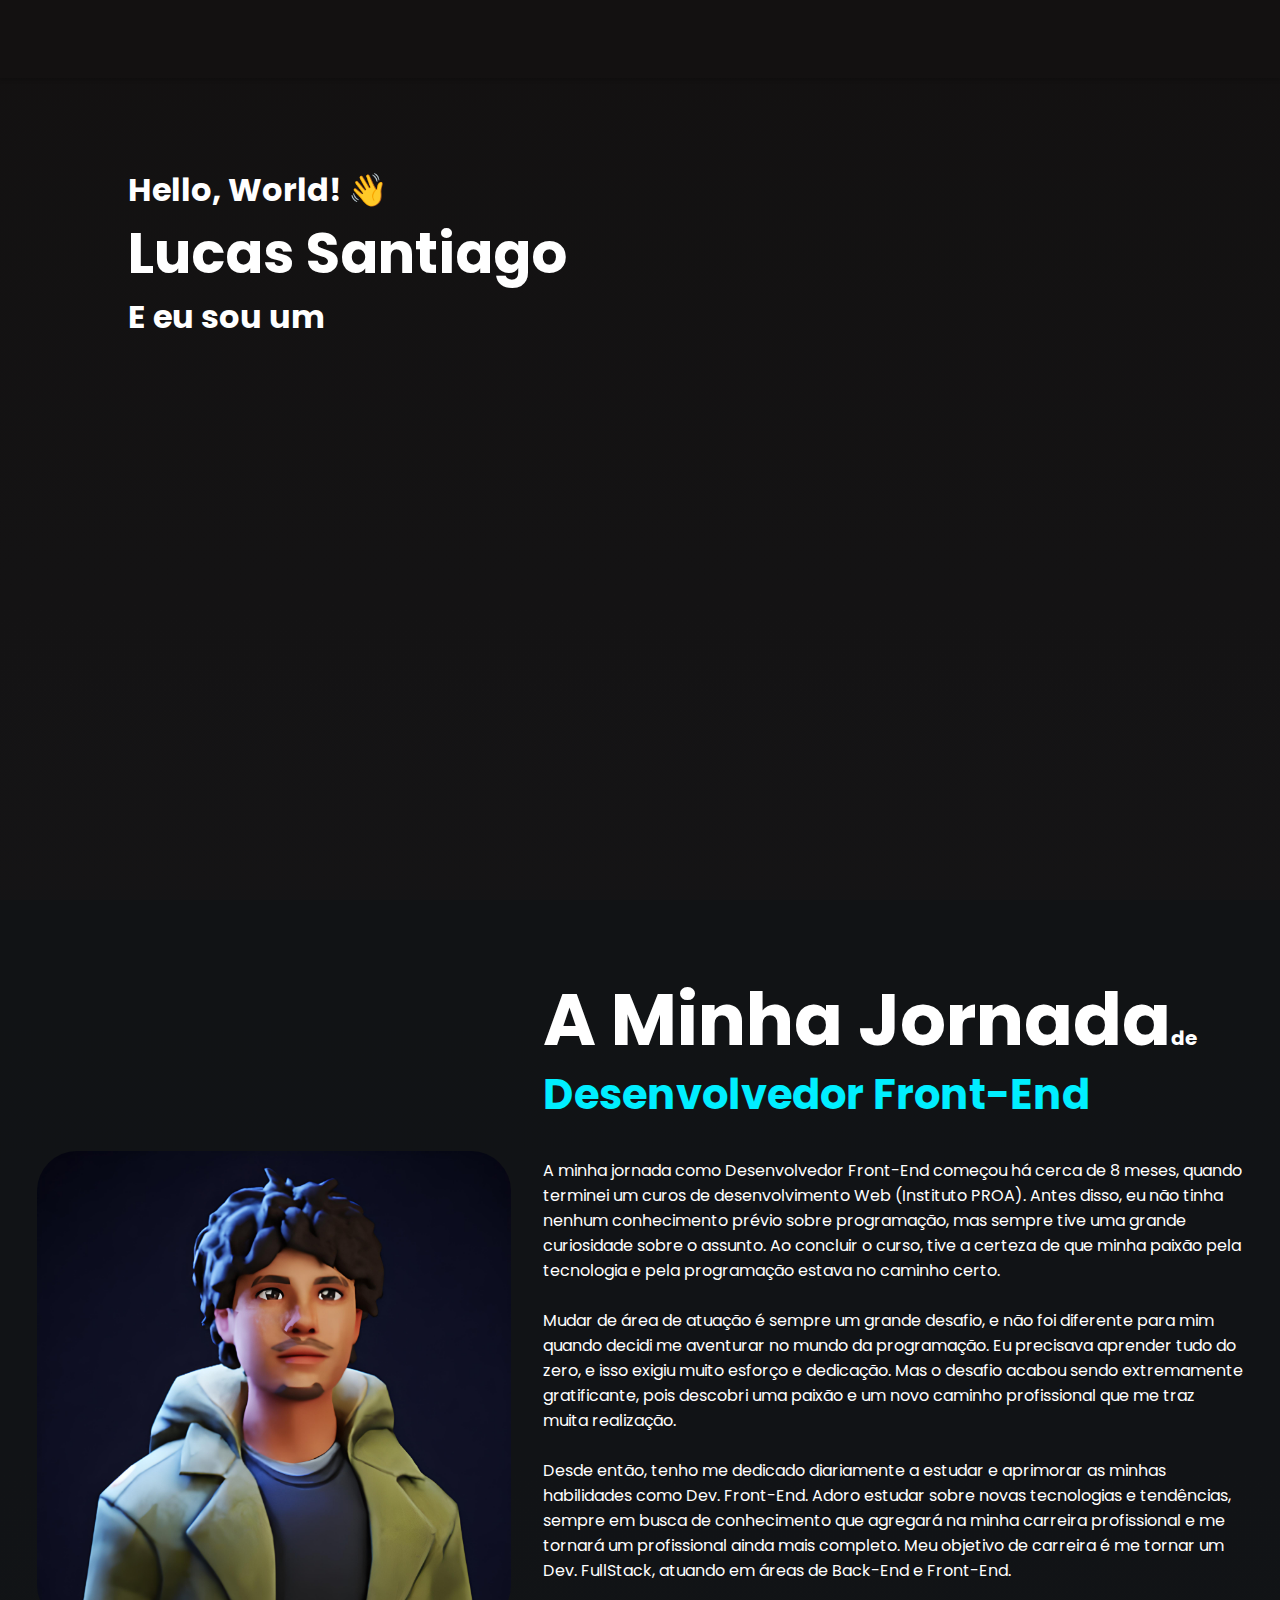
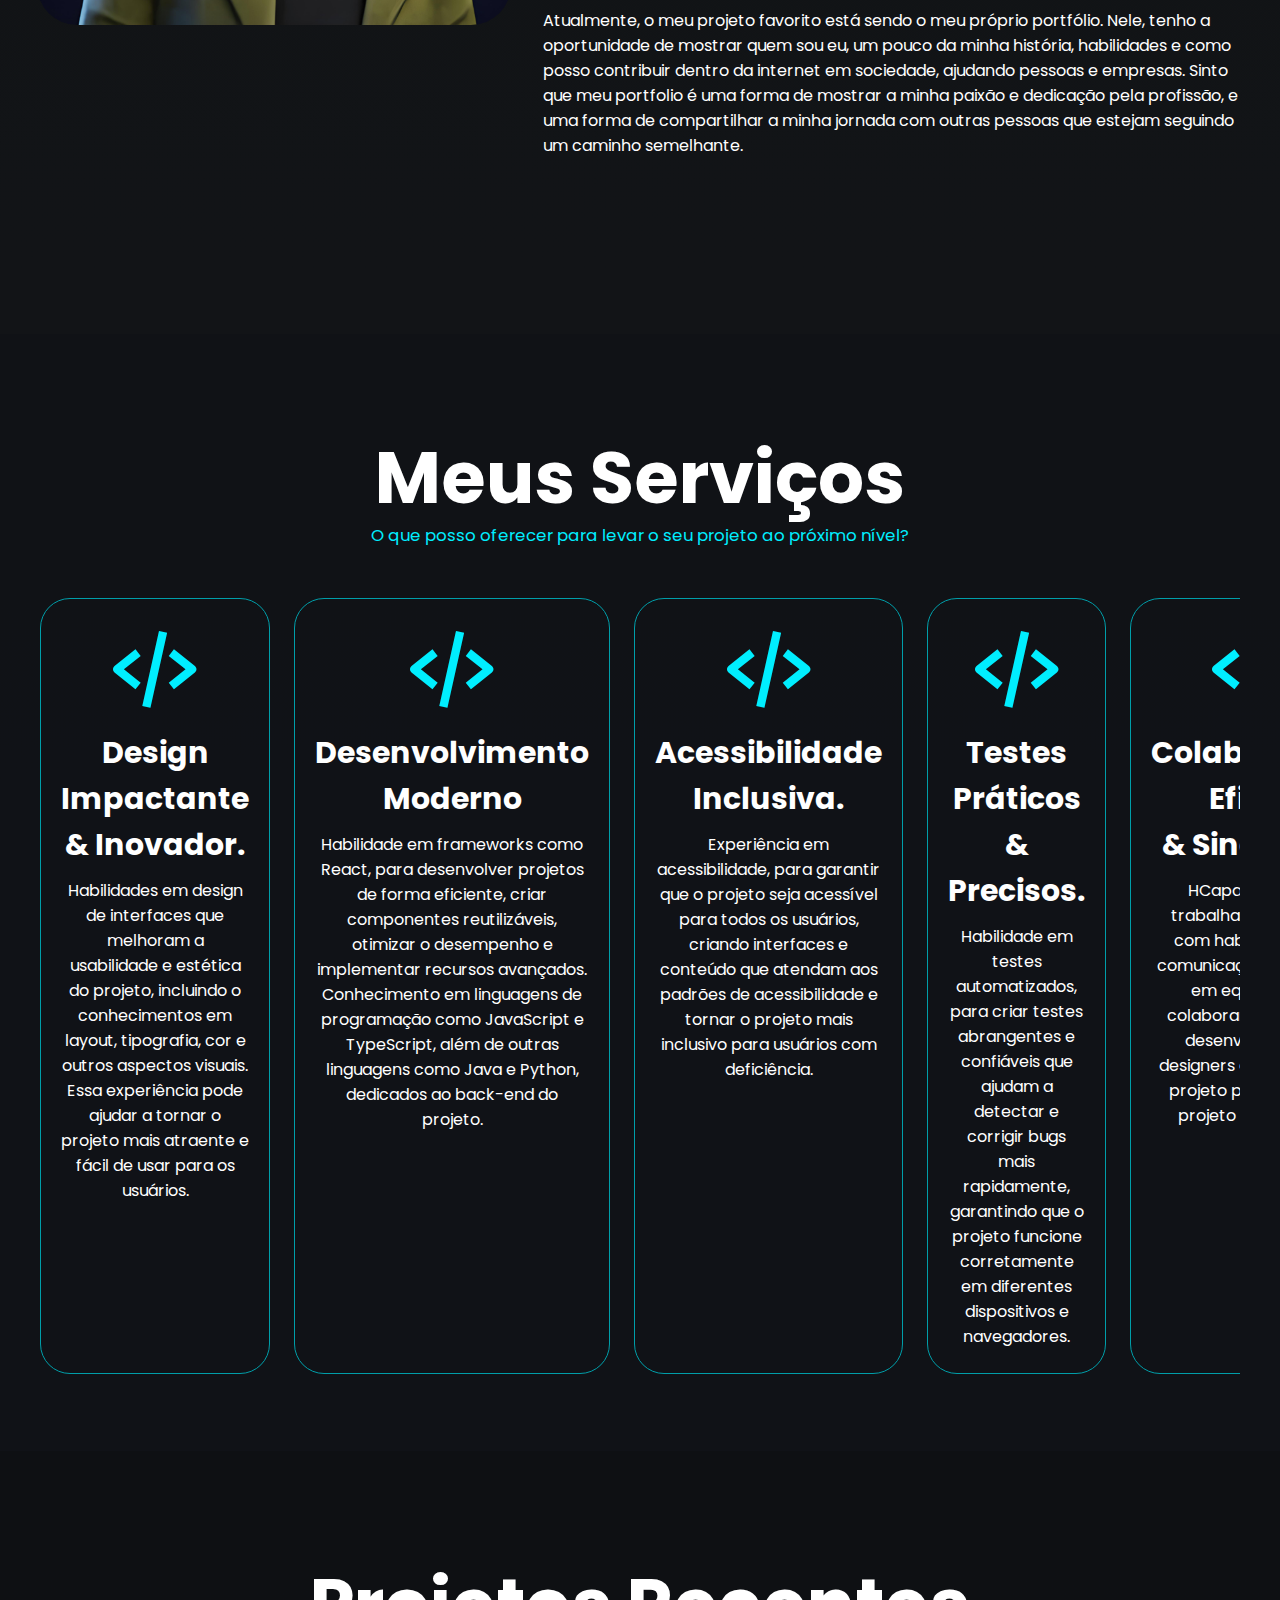
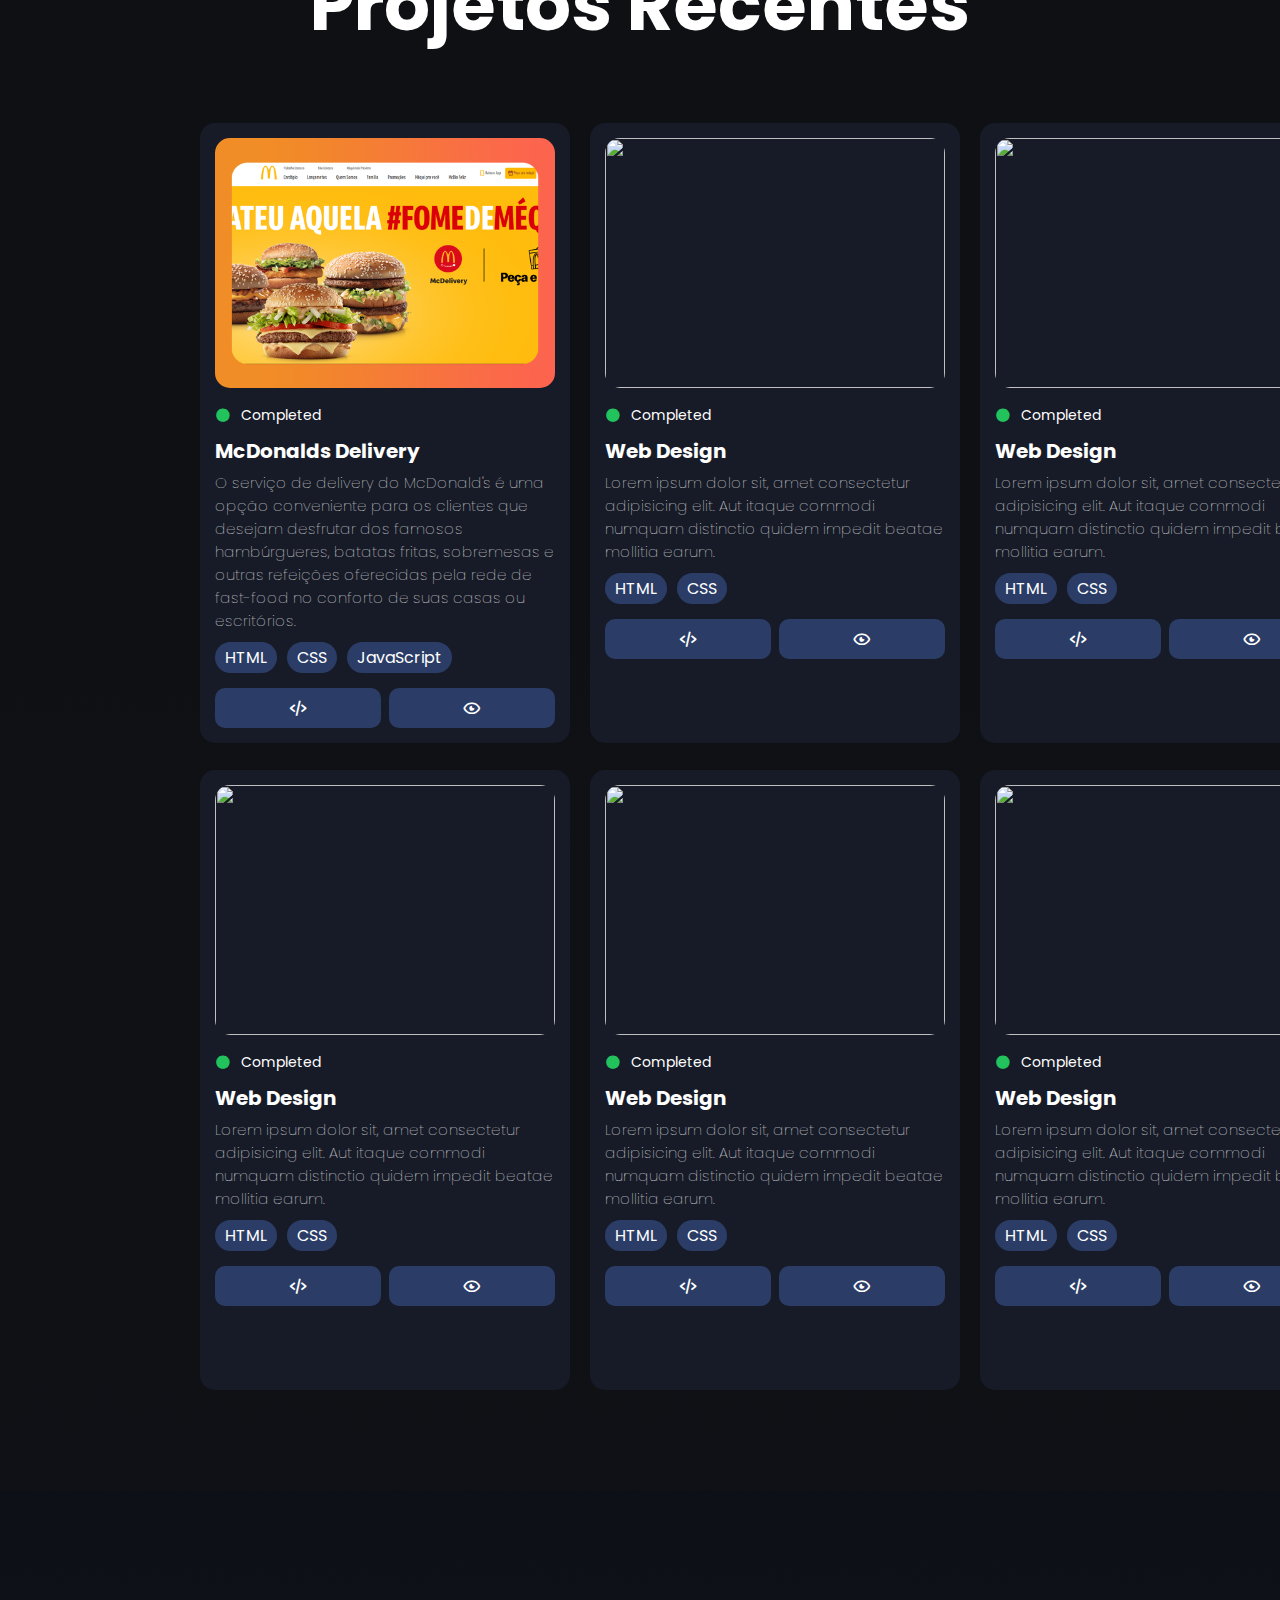
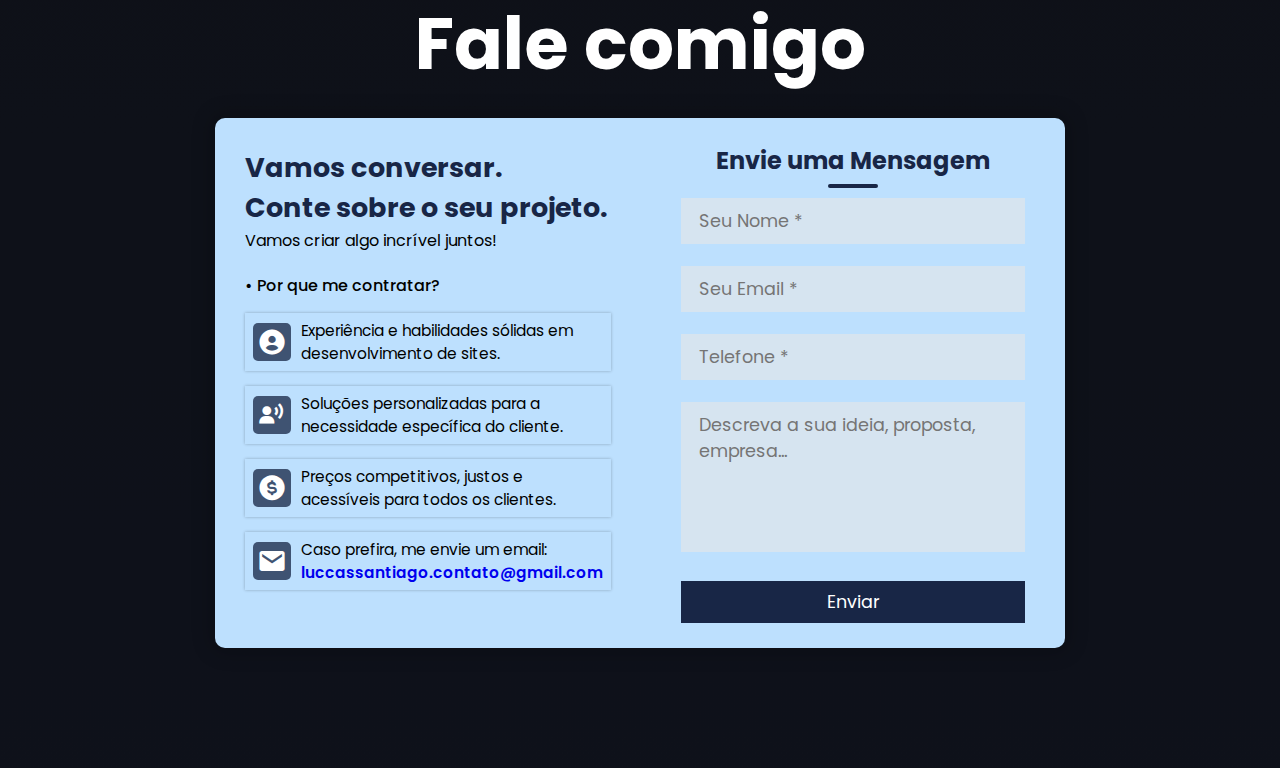
==== index.html @ 66f1b6fe "code-maintenance" ====
<!DOCTYPE html>
<html lang="pt-BR">
<head>
    <meta charset="UTF-8">
    <meta http-equiv="X-UA-Compatible" content="IE=edge">
    <meta name="viewport" content="width=device-width, initial-scale=1.0">
    <link href='https://unpkg.com/boxicons@2.1.4/css/boxicons.min.css' rel='stylesheet'>
    <link rel="shortcut icon" href="img/react-icon.png" type="image/x-icon">
    <link rel="stylesheet" href="style.css">
    <title>Lucas Santiago | Portfolio</title>
</head>
<body>
    
    <header class="header">

        <a href="#" class="logo">Portfolio.</a>

        <nav class="navbar">
            <a href="#"  style="--i:1;" class="active">Início</a>
            <a href="#about" style="--i:2;" >Sobre</a>
            <a href="#services" style="--i:3;" >Serviços</a>
            <a href="#portfolio" style="--i:4;" >Projetos</a>
            <a href="#contact" style="--i:5;" >Contato</a>
            <!-- Language Options -->
            <div class="language-icons">
                <a href="index.html" style="--i:6;"><img src="img/languages/brazil-flag.png" alt="" width="18px"></a>
                <a href="indexLangEN-US.html" style="--i:7;"><img src="img/languages/united-states-flag.png" alt="" width="18px"></a>
            </div>
        </nav>    

    </header>
    
    <section class="home">
        <div class="home-content">
            <h3>Hello, World! 👋</h3>
            <h1>Lucas Santiago</h1>
            <h3>E eu sou um <span class="multiple-text"></span></h3>
            <p>Bem-vindo ao meu portfólio! Sou um Desenvolvedor Front-End que acredita que a qualidade do design é fundamental para o sucesso de um site. Eu me esforço para criar interfaces atraentes e fáceis de usar que ajudam meus clientes a atingir seus objetivos online. Dê uma olhada no meu trabalho e entre em contato para discutir sua próxima ideia.</p>
            <div class="social-media">
                <a href="https://github.com/manosanti" style="--i:7;" target="_blank"><i class='bx bxl-github'></i></a>
                <a href="https://www.linkedin.com/in/santiagolucas1/" style="--i:8; margin-right: 40px;" target="_blank"><i class='bx bxl-linkedin-square' ></i></a>
                <a href="#portfolio" style="--i:9;"><i class='bx bxl-react'></i></a>
                <a href="#portfolio" style="--i:10;"><i class='bx bxl-javascript'></i></a>
                <a href="#portfolio" style="--i:11;"><i class='bx bxl-typescript'></i></a>
                <a href="#portfolio" style="--i:12;"><i class='bx bxl-html5'></i></a>
                <a href="#portfolio" style="--i:13;"><i class='bx bxl-css3'></i></a>
                <a href="#portfolio" style="--i:13;"><i class='bx bxl-bootstrap' ></i></a>
            </div>
            <a href="#" class="btn">Baixar CV</a>
        </div>
        <div class="home-img">
            <img src="img/profile-photo.png" alt="" width="600px">
        </div>
    </section>

    <section class="about" id="about">

        <div class="about-img">
            <img src="img/profile-photo.png" alt="" width="500px">
        </div>
        <div class="about-content">
            <h2 class="heading">A Minha Jornada<span>de</span></h2>
            <h3><span>Desenvolvedor Front-End</span></h3>
            <p>A minha jornada como Desenvolvedor Front-End começou há cerca de 8 meses, quando terminei um curos de desenvolvimento Web (Instituto PROA). Antes disso, eu não tinha nenhum conhecimento prévio sobre programação, mas sempre tive uma grande curiosidade sobre o assunto. Ao concluir o curso, tive a certeza de que minha paixão pela tecnologia e pela programação estava no caminho certo.
            <br><br>
            Mudar de área de atuação é sempre um grande desafio, e não foi diferente para mim quando decidi me aventurar no mundo da programação. Eu precisava aprender tudo do zero, e isso exigiu muito esforço e dedicação. Mas o desafio acabou sendo extremamente gratificante, pois descobri uma paixão e um novo caminho profissional que me traz muita realização.
            <br><br>
            Desde então, tenho me dedicado diariamente a estudar e aprimorar as minhas habilidades como Dev. Front-End. Adoro estudar sobre novas tecnologias e tendências, sempre em busca de conhecimento que agregará na minha carreira profissional e me tornará um profissional ainda mais completo. Meu objetivo de carreira é me tornar um Dev. FullStack, atuando em áreas de Back-End e Front-End.
            <br><br>
            Atualmente, o meu projeto favorito está sendo o meu próprio portfólio. Nele, tenho a oportunidade de mostrar quem sou eu, um pouco da minha história, habilidades e como posso contribuir dentro da internet em sociedade, ajudando pessoas e empresas. Sinto que meu portfolio é uma forma de mostrar a minha paixão e dedicação pela profissão, e uma forma de compartilhar a minha jornada com outras pessoas que estejam seguindo um caminho semelhante.</p>
        </div>
    </section>

    <section class="services" id="services">

        <h2 class="heading">Meus Serviços</h2>
        <p style="text-align: center; margin-top: -10px; margin-bottom: 50px; font-size: 16.7px; color: #0ef;">O que posso oferecer para levar o seu projeto ao próximo nível?</p>

        <div class="services-container">

            <div class="image-container">
                <div class="image-wrapper">

                  <div>
                    <i class='bx bx-code-alt'></i>
                    <h3>Design Impactante <br>& Inovador.</h3>
                    <p>Habilidades em design de interfaces que melhoram a usabilidade e estética do projeto, incluindo o conhecimentos em layout, tipografia, cor e outros aspectos visuais. Essa experiência pode ajudar a tornar o projeto mais atraente e fácil de usar para os usuários.</p>
                  </div>

                  <div>
                    <i class='bx bx-code-alt'></i>
                    <h3>Desenvolvimento Moderno</h3>
                    <p>Habilidade em frameworks como React, para desenvolver projetos de forma eficiente, criar componentes reutilizáveis, otimizar o desempenho e implementar recursos avançados.
                    Conhecimento em linguagens de programação como JavaScript e TypeScript, além de outras linguagens como Java e Python, dedicados ao back-end do projeto.</p>
                  </div>

                  <div>
                    <i class='bx bx-code-alt'></i>
                    <h3>Acessibilidade Inclusiva.</h3>
                    <p>Experiência em acessibilidade, para garantir que o projeto seja acessível para todos os usuários, criando interfaces e conteúdo que atendam aos padrões de acessibilidade e tornar o projeto mais inclusivo para usuários com deficiência.</p>
                  </div>

                  <div>
                    <i class='bx bx-code-alt'></i>
                    <h3>Testes Práticos <br>& Precisos.</h3>
                    <p>Habilidade em testes automatizados, para criar testes abrangentes e confiáveis que ajudam a detectar e corrigir bugs mais rapidamente, garantindo que o projeto funcione corretamente em diferentes dispositivos e navegadores.</p>
                  </div>

                  <div>
                    <i class='bx bx-code-alt'></i>
                    <h3>Colaboração Eficaz <br>& Sinérgica.</h3>
                    <p>HCapacidade de trabalhar em equipe, com habilidades em comunicação e trabalho em equipe para colaborar com outros desenvolvedores, designers e gerentes de projeto para criar um projeto de sucesso.</p>
                  </div>

                  <div>
                    <i class='bx bx-code-alt'></i>
                    <h3>"SEO, Performance  Usabilidade"</h3>
                    <p>Conhecimento em SEO, para otimizar o projeto para mecanismos de busca, criando conteúdo otimizado para palavras-chave relevantes, melhorando a estrutura do site e implementando técnicas de link building.
                    Experiência em performance, para melhorar a velocidade e a eficiência do projeto, otimizando imagens, usando técnicas de carregamento assíncrono e implementando caching de dados.</p>
                  </div>

                </div>
              </div>
    </section>

    <section class="portfolio" id="portfolio">
        <h2 class="heading">Projetos Recentes</h2>

        <div class="portfolio-container">

            <div class="portfolio-box">
                <img src="img/portfolio-projects/mc-donalds-website.png" alt="">
                <div class="work-progress">
                    <i class='bx bxs-circle'></i>
                    <p>Completed</p>
                </div>
                <div class="portfolio-layer">
                    <h4>McDonalds Delivery</h4>
                    <p>O serviço de delivery do McDonald's é uma opção conveniente para os clientes que desejam desfrutar dos famosos hambúrgueres, batatas fritas, sobremesas e outras refeições oferecidas pela rede de fast-food no conforto de suas casas ou escritórios.</p>
                </div>
                <div class="programming-language">
                    <p>HTML</p>
                    <p>CSS</p>
                    <p>JavaScript</p>
                </div>
                <div class="view-code">
                    <a href="https://github.com/manosanti/mcdonalds-website-html-css-javascript" target="_blank"><i class='bx bx-code-alt'></i></a>
                    <a href="https://mcdonalds-website-html-css-javascript.vercel.app/" target="_blank"><i class='bx bx-show-alt'></i></a>
                </div>
            </div>

            <div class="portfolio-box">
                <img src="oxente.png" alt="">
                <div class="work-progress">
                    <i class='bx bxs-circle'></i>
                    <p>Completed</p>
                </div>
                <div class="portfolio-layer">
                    <h4>Web Design</h4>
                    <p>Lorem ipsum dolor sit, amet consectetur adipisicing elit. Aut itaque commodi numquam distinctio quidem impedit beatae mollitia earum.</p>
                </div>
                <div class="programming-language">
                    <p>HTML</p>
                    <p>CSS</p>
                </div>
                <div class="view-code">
                    <a href="https://github.com/manosanti" target="_blank"><i class='bx bx-code-alt'></i></a>
                    <a href="https://boxicons.com/?query=" target="_blank"><i class='bx bx-show-alt'></i></a>
                </div>
            </div>

            <div class="portfolio-box">
                <img src="desktop-design1.png" alt="">
                <div class="work-progress">
                    <i class='bx bxs-circle'></i>
                    <p>Completed</p>
                </div>
                <div class="portfolio-layer">
                    <h4>Web Design</h4>
                    <p>Lorem ipsum dolor sit, amet consectetur adipisicing elit. Aut itaque commodi numquam distinctio quidem impedit beatae mollitia earum.</p>
                </div>
                <div class="programming-language">
                    <p>HTML</p>
                    <p>CSS</p>
                </div>
                <div class="view-code">
                    <a href="https://github.com/manosanti" target="_blank"><i class='bx bx-code-alt'></i></a>
                    <a href="https://boxicons.com/?query=" target="_blank"><i class='bx bx-show-alt'></i></a>
                </div>
            </div>

            <div class="portfolio-box">
                <img src="img/projects/qr-code-project.jpg" alt="">
                <div class="work-progress">
                    <i class='bx bxs-circle'></i>
                    <p>Completed</p>
                </div>
                <div class="portfolio-layer">
                    <h4>Web Design</h4>
                    <p>Lorem ipsum dolor sit, amet consectetur adipisicing elit. Aut itaque commodi numquam distinctio quidem impedit beatae mollitia earum.</p>
                </div>
                <div class="programming-language">
                    <p>HTML</p>
                    <p>CSS</p>
                </div>
                <div class="view-code">
                    <a href="https://github.com/manosanti" target="_blank"><i class='bx bx-code-alt'></i></a>
                    <a href="https://boxicons.com/?query=" target="_blank"><i class='bx bx-show-alt'></i></a>
                </div>
            </div>

            <div class="portfolio-box">
                <img src="img/projects/qr-code-project.jpg" alt="">
                <div class="work-progress">
                    <i class='bx bxs-circle'></i>
                    <p>Completed</p>
                </div>
                <div class="portfolio-layer">
                    <h4>Web Design</h4>
                    <p>Lorem ipsum dolor sit, amet consectetur adipisicing elit. Aut itaque commodi numquam distinctio quidem impedit beatae mollitia earum.</p>
                </div>
                <div class="programming-language">
                    <p>HTML</p>
                    <p>CSS</p>
                </div>
                <div class="view-code">
                    <a href="https://github.com/manosanti" target="_blank"><i class='bx bx-code-alt'></i></a>
                    <a href="https://boxicons.com/?query=" target="_blank"><i class='bx bx-show-alt'></i></a>
                </div>
            </div>

            <div class="portfolio-box">
                <img src="img/projects/qr-code-project.jpg" alt="">
                <div class="work-progress">
                    <i class='bx bxs-circle'></i>
                    <p>Completed</p>
                </div>
                <div class="portfolio-layer">
                    <h4>Web Design</h4>
                    <p>Lorem ipsum dolor sit, amet consectetur adipisicing elit. Aut itaque commodi numquam distinctio quidem impedit beatae mollitia earum.</p>
                </div>
                <div class="programming-language">
                    <p>HTML</p>
                    <p>CSS</p>
                </div>
                <div class="view-code">
                    <a href="https://github.com/manosanti" target="_blank"><i class='bx bx-code-alt'></i></a>
                    <a href="https://boxicons.com/?query=" target="_blank"><i class='bx bx-show-alt'></i></a>
                </div>
            </div>

            <div class="portfolio-box">
                <img src="img/projects/qr-code-project.jpg" alt="">
                <div class="work-progress">
                    <i class='bx bxs-circle'></i>
                    <p>Completed</p>
                </div>
                <div class="portfolio-layer">
                    <h4>Web Design</h4>
                    <p>Lorem ipsum dolor sit, amet consectetur adipisicing elit. Aut itaque commodi numquam distinctio quidem impedit beatae mollitia earum.</p>
                </div>
                <div class="programming-language">
                    <p>HTML</p>
                    <p>CSS</p>
                </div>
                <div class="view-code">
                    <a href="https://github.com/manosanti" target="_blank"><i class='bx bx-code-alt'></i></a>
                    <a href="https://boxicons.com/?query=" target="_blank"><i class='bx bx-show-alt'></i></a>
                </div>
            </div>

            <div class="portfolio-box">
                <img src="img/projects/qr-code-project.jpg" alt="">
                <div class="work-progress">
                    <i class='bx bxs-circle'></i>
                    <p>Completed</p>
                </div>
                <div class="portfolio-layer">
                    <h4>Web Design</h4>
                    <p>Lorem ipsum dolor sit, amet consectetur adipisicing elit. Aut itaque commodi numquam distinctio quidem impedit beatae mollitia earum.</p>
                </div>
                <div class="programming-language">
                    <p>HTML</p>
                    <p>CSS</p>
                </div>
                <div class="view-code">
                    <a href="https://github.com/manosanti" target="_blank"><i class='bx bx-code-alt'></i></a>
                    <a href="https://boxicons.com/?query=" target="_blank"><i class='bx bx-show-alt'></i></a>
                </div>
            </div>
        </div>
    </section>

    <section class="contact-me" id="contact">
        <h2 class="heading">Fale comigo</h2>

        <div class="contact-container">
            <div class="contact-box">
                <div class="contact-left">
                    <h2>Vamos conversar.<br>Conte sobre o seu projeto.</h2>
                    <p>Vamos criar algo incrível juntos!</p>
                    <div class="why-me">
                        <p>• Por que me contratar?</p>
                    </div>
                        <div class="box-icon">
                            <i class='bx bxs-user-circle'></i>
                            <div class="hire-me">
                                <p>Experiência e habilidades sólidas em desenvolvimento de sites.</p>
                            </div>
                        </div>    
                        <div class="box-icon">
                            <i class='bx bxs-user-voice'></i>
                            <div class="hire-me">
                                <p>Soluções personalizadas para a necessidade específica do cliente.</p>
                            </div>
                        </div>    
                        <div class="box-icon">
                            <i class='bx bxs-dollar-circle'></i>
                            <div class="hire-me">
                                <p>Preços competitivos, justos e acessíveis para todos os clientes.</p>
                            </div>
                        </div>    
                        <div class="box-icon">
                            <i class='bx bxs-envelope'></i>
                            <div class="hire-me">
                                <p>Caso prefira, me envie um email:</p>
                                <a href="mailto:luccassantiago.contato@gmail.com">luccassantiago.contato@gmail.com</a>
                            </div>
                        </div>
                    </div>
                <div class="contact-right">
                    <h2>Envie uma Mensagem</h2>
                    <input type="text" class="contact-field" placeholder="Seu Nome *" required>
                    <input type="text" class="contact-field" placeholder="Seu Email *" required>
                    <input type="text" class="contact-field" placeholder="Telefone *" required>
                    <textarea placeholder="Descreva a sua ideia, proposta, empresa..." class="contact-field" style="resize: none;"></textarea>
                    <button class="contact-btn">Enviar</button>
                </div>
            </div>
        </div>
    </section>

    <script src="https://cdn.jsdelivr.net/npm/typed.js@2.0.12"></script>
    <script src="script.js"></script>
</body>
</html>
---- style.css ----
@import url('https://fonts.googleapis.com/css2?family=Poppins:wght@300;400;500;600;700&display=swap');

* {
    margin: 0;
    padding: 0;
    box-sizing: border-box;
    font-family: 'Poppins', sans-serif;   
}

* {
    scrollbar-width: thin;
    scrollbar-color: #00C7D5 #1F242D;
  }
  
  *::-webkit-scrollbar {
    width: 10px;
    width: 10px;
  }
  *::-webkit-scrollbar-track {
    border-radius: 0px;
    background-color: #1F242D;
  }
  
  *::-webkit-scrollbar-track:hover {
    background-color: #1F242D;
  }
  
  *::-webkit-scrollbar-track:active {
    background-color: #1F242D;
  }
  
  *::-webkit-scrollbar-thumb {
    border-radius: 5px;
    background-color: #00C7D5;
  }
  
  *::-webkit-scrollbar-thumb:hover {
    background-color: #009EA9;
  }
  
  *::-webkit-scrollbar-thumb:active {
    background-color: #00C7D5;
  }


body {
    scroll-behavior: smooth;
    background: hsl(219, 18%, 15%);
    background: linear-gradient(90deg, hsla(219, 18%, 15%, 1) 0%, hsla(0, 5%, 7%, 1) 100%);
    background: -moz-linear-gradient(90deg, hsla(219, 18%, 15%, 1) 0%, hsla(0, 5%, 7%, 1) 100%);
    background: -webkit-linear-gradient(90deg, hsla(219, 18%, 15%, 1) 0%, hsla(0, 5%, 7%, 1) 100%);
    filter: progid: DXImageTransform.Microsoft.gradient( startColorstr="#1F242D", endColorstr="#141212", GradientType=1 );
    color: #fff;
}

.header {
    position: fixed;
    top: 0;
    left: 0;
    width: 100%;
    padding: 20px 12% 20px 10%;
    backdrop-filter: blur(10px);
    -webkit-backdrop-filter: blur(10px);
    background-color: rgba(255, 255, 255, 0.5);
    background-image: linear-gradient(to bottom, transparent, rgba(255, 255, 255, 0.5));
    background-clip: padding-box;
    box-shadow: 0px 2px 4px rgba(0, 0, 0, 0.2);
    background: transparent;
    display: flex;
    justify-content: space-between;
    align-items: center;
    z-index: 100;
}

.language {
    background: none;
    border: none;
    color: #fff;
    font-size: 20px;
    padding-left: 20px;
    animation: slideTop .7s ease forwards;
    animation-delay: calc(.2s * var(--i));
    opacity: 0;
}

.logo {
    font-size: 25px;
    color: #fff;
    text-decoration: none;
    font-weight: 600;
    cursor: default;
    opacity: 0;
    animation: slideRight 1s ease forwards;
}

.navbar a {
    display: inline-block;
    font-size: 18px;
    color: #fff;
    text-decoration: none;
    font-weight: 500;
    margin-left: 35px;
    transition: .3s;
    animation: slideTop .7s ease forwards;
    animation-delay: calc(.2s * var(--i));
    opacity: 0;
}

.navbar a:hover,
.navbar a.active {
    color: #0ef;
}

.home {
    position: relative;
    width: 100%;
    height: 100vh;
    display: flex;
    justify-content: space-between;
    align-items: center;
    padding: 70px 10% 0;
}

.home-img img {
    margin-right: -20px;
    border-radius: 40px;
    opacity: 0;
    animation: zoomIn 5s ease forwards, floatImage 4s ease-in-out infinite;
}

.home-content h3 {
    font-size: 32px;
    font-weight: 700;
    animation: slideBottom 1s ease forwards;
    animation-delay: .1s;
}

.home-content h3:nth-of-type(2) {
    margin-bottom: 30px;
    animation: slideTop 1s ease forwards;
    animation-delay: .1s;
}

.home-content h3 span {
    color: #0ef;
}

.home-content h1 {
    font-size: 56px;
    font-weight: 700;
    margin: -3px 0;
    animation: slideRight 1s ease forwards;
    animation-delay: .1s;
}

.home-content p {
    font-size: 16px;
    opacity: 0;
    animation: slideLeft 1s ease forwards;
    animation-delay: .1s;
}

.home-content {
    max-width: 640px;
    animation: zoomIn 1s ease forwards, floatImageInverse 4s ease-in-out infinite;
}

.social-media a {
    display: inline-flex;
    justify-content: center;
    align-items: center;
    width: 45px;
    height: 45px;
    background: transparent;
    border: 2px solid #0ef;
    border-radius: 50%;
    font-size: 25px;
    color: #0ef;
    text-decoration: none;
    margin: 30px 15px 30px 0;
    transition: .5s ease;
    opacity: 0;
    animation: slideLeft 1s ease forwards;
    animation-delay: calc(.1s * var(--i));
}

.social-media a:hover {
    background: #0ef;
    color: #1f242d;
    box-shadow: 0 0 5px #0ef;
}

.btn {
    display: inline-block;
    padding: 12px 28px;
    background: #0ef;
    border-radius: 40px;
    box-shadow: 0 0 3px #0ef;
    font-size: 16px;
    color: #1f242d;
    letter-spacing: 1px;
    text-decoration: none;
    font-weight: 600;
    opacity: 0;
    animation: slideRight 2s ease forwards;
    animation-delay: calc(.7s * var(--i));
}

.about {
    padding: 6% 0 10%;
    display: flex;
    justify-content: center;
    align-items: center;
    gap: 2rem;
    background: #101216a6;
}

.about-img img {
    border-radius: 40px;
    width: 37vw;
}

.heading {
    text-align: center;
    font-size: 4.5rem;
}

.about-content h2 {
    text-align: left;
    line-height: 1.2;
}

.about-content h2 span {
    font-size: 20px;
}

.about-content h3 {
    font-size: 2.6rem;
}

.about-content h3 span {
    color: #0ef;
}

.about-content p {
    font-size: 1rem;
    margin: 2rem 0 3rem;
    max-width: 700px;
}

/* Section > Services */

.services {
    padding: 7% 0 6% 0;
    background: #101216e5;
}

.services-container {
    display: flex;
    justify-content: center;
    align-items: center;
    flex-wrap: wrap;
    gap: 2rem;
}

.image-container {
    overflow-x: hidden;
    width: 1200px;
}

.image-wrapper div {
    height: auto;
}

.image-wrapper {
    display: grid;
    grid-auto-flow: column;
    grid-auto-columns: calc((100% - (1.5rem * (var(--per-view) - 1))) / var(--per-view));
    grid-gap: 1.5rem;
    position: relative;
    left: 0;
    transition: .3s;
}

.image-wrapper i {
    font-size: 100px;
    color: #0ef;
}

.image-wrapper a {
    margin: 20px 0;
}

.image-wrapper h3 {
    margin: 10px 0;
    font-size: 30px;
}

.image-wrapper p {
    font-size: medium;
}

.image-wrapper > * {
    padding: 20px;
    text-align: center;
    border-radius: 30px;
    height: min-content;
    border: 1px solid #009EA9;
}

/* Section > Portfolio */

.portfolio {
    padding: 100px 0;
    background: #0a0b0eb4;
}

.portfolio-layer p {
    font-size: 15px;
    font-weight: lighter;
    margin-bottom: 10px;
}

.portfolio-layer h4 {
    font-size: 20px;
    font-weight: bolder;
    margin-bottom: 5px;
}

.portfolio-container{
    padding: 0 200px;
    display: grid;
    grid-template-columns: repeat(4, 1fr);
    grid-template-rows: repeat(2, 1fr);
    grid-column-gap: 20px;
    grid-row-gap: 27px;
}

.portfolio h2 {
    margin-bottom: 4rem;
}

.portfolio-box {
    padding: 15px;
    width: min-content;
    background: #181d2bda;
    border-radius: 15px;
}

.portfolio-box img {
    width: 340px;
    height: 250px;
    border-radius: 15px;
    object-fit: cover;
    object-position: center;
}

.work-progress {
    margin: 10px 0;
    display: flex;
    align-items: center;
}

.work-progress i {
    color: #22C35D;
    margin-right: 10px;
}

.work-progress p {
    font-size: 14px;
}

.programming-language {
    display: flex;
    flex-wrap: wrap;
}

.programming-language p {
    margin-right: 10px;
    margin-bottom: 10px;
    background: #2b3d66;
    padding: 3px 10px;
    text-align: center;
    border-radius: 20px;
    cursor: pointer;
}

.view-code {
    margin-top: 5px;
    cursor: pointer;
    display: grid;
    grid-template-columns: repeat(2, 1fr);
    grid-template-rows: 1fr;
    grid-column-gap: 8px;
    grid-row-gap: 0px;
}

.view-code  i {
    font-size: 20px;
    background: #2b3d66;
    text-align: center;
    padding: 10px 5px;
    width: 100%;
    align-items: center;
    justify-content: space-between;
    border-radius: 10px;
    transition: .9s;
}

.view-code :hover {
    border-radius: 10px;
    background: #22c35d73;
}

.view-code a {
    text-decoration: none;
    color: #fff;
}

/*  Section > Contact */

.contact-me {
    background: #04050e96;
    padding: 100px 0;
}

.contact-container{
	position: relative;
	width: 100%;
	height: 100%;
	display: flex;
	justify-content: center;
	align-items: center;
	padding: 20px 100px;
}

.contact-container:after{
	content: '';
	position: absolute;
	width: 100%;
	height: 100%;
	left: 0;
	top: 0;
	background: url("img/bg.jpg") no-repeat center;
	background-size: cover;
	filter: blur(50px);
	z-index: -1;
}
.contact-box {
	max-width: 850px;
	display: grid;
	grid-template-columns: repeat(2, 1fr);
	justify-content: center;
	align-items: center;
	text-align: center;
	background-color: #bde0fe;
	box-shadow: 0px 0px 19px 5px rgba(0,0,0,0.19);
}

.contact-left {
    padding: 30px;
	background-size: cover;
	height: 100%;
}

.why-me p {
    margin: 20px 0 0 0;
    font-weight: 500;
}

.contact-right {
	padding: 25px 40px;
}

.contact-left h2 {
    font-size: 27px;
    color: #182646;
    text-align: start;
    font-weight: bolder;
}

.contact-left p {
    color: black;
    text-align: start;
}

.contact-right h2 {
    color: #182646;
	position: relative;
	padding: 0 0 10px;
	margin-bottom: 10px;
}

.contact-right h2:after{
	content: '';
    position: absolute;
    left: 50%;
    bottom: 0;
    transform: translateX(-50%);
    height: 4px;
    width: 50px;
    border-radius: 2px;
    background-color: #182646;
}

.contact-field {
	width: 100%;
	border: 2px solid rgba(0, 0, 0, 0);
	outline: none;
	background-color: rgba(230, 230, 230, 0.6);
	padding: 0.5rem 1rem;
	font-size: 1.1rem;
	margin-bottom: 22px;
	transition: .3s;
}

.contact-field:hover {
	background-color: rgba(0, 0, 0, 0.1);
}

textarea {
	min-height: 150px;
}

.contact-btn {
	width: 100%;
	padding: 0.5rem 1rem;
	background-color: #182646;
	color: #fff;
	font-size: 1.1rem;
	border: none;
	outline: none;
	cursor: pointer;
	transition: .3s;
}

.contact-btn:hover {
    background-color: #182646;
}

.contact-field:focus {
    border: 2px solid rgba(30,85,250,0.47);
    background-color: #fff;
}

.box-icon {
    margin: 15px 0;
    padding: 6px 8px;
    display: flex;
    align-items: center;
    -webkit-box-shadow: 0px 0px 0px 0px rgba(0,0,0,0.67); 
    box-shadow: 0px 0px 3px 0px rgba(0, 0, 0, 0.267);
}

.box-icon a {
    text-decoration: none;
    font-weight: 600;
}

.box-icon i {
    font-size: 30px;
    background: #182646c2;
    padding: 4px;
    border-radius: 5px;
    margin-right: 10px;
}

.hire-me {
    font-size: 15.4px;
    color: #182646e3;
}

.contact-box {
    border-radius: 10px;
}

.language-icons {
    display: inline-block;
}

.language-icons a {
    margin-right: -30px;
}

@keyframes slideRight {
    0% {
        transform: translateX(-100px);
        opacity: 0;
    }
    100% {
        transform: translateX(0);
        opacity: 1;
    }
    
}

@keyframes slideLeft {
    0% {
        transform: translateX(100px);
        opacity: 0;
    }
    100% {
        transform: translateX(0);
        opacity: 1;
    }
    
}

@keyframes slideTop {
    0% {
        transform: translateY(100px);
        opacity: 0;
    }
    100% {
        transform: translateY(0);
        opacity: 1;
    }
    
}

@keyframes slideBottom {
    0% {
        transform: translateY(-100px);
        opacity: 0;
    }
    100% {
        transform: translateY(0);
        opacity: 1;
    }
    
}

@keyframes zoomIn {
    0% {
        transform: scale(0);
        opacity: 0;
    }
    100% {
        transform: scale(1);
        opacity: 1;
    }
    
}

@keyframes floatImage {
    0% {
        transform: translateY(0);
    }
    50% {
        transform: translateY(-10px);
    }
    100% {
        transform: translateY(0);
    }
}

@keyframes floatImageInverse {
    0% {
        transform: translateY(0);
    }
    50% {
        transform: translateY(15px);
    }
    100% {
        transform: translateY(0);
    }
}

@media screen and (max-width: 880px){
	.contact-box{
		grid-template-columns: 1fr;
	}
	.contact-left{
		height: 200px;
	}
}
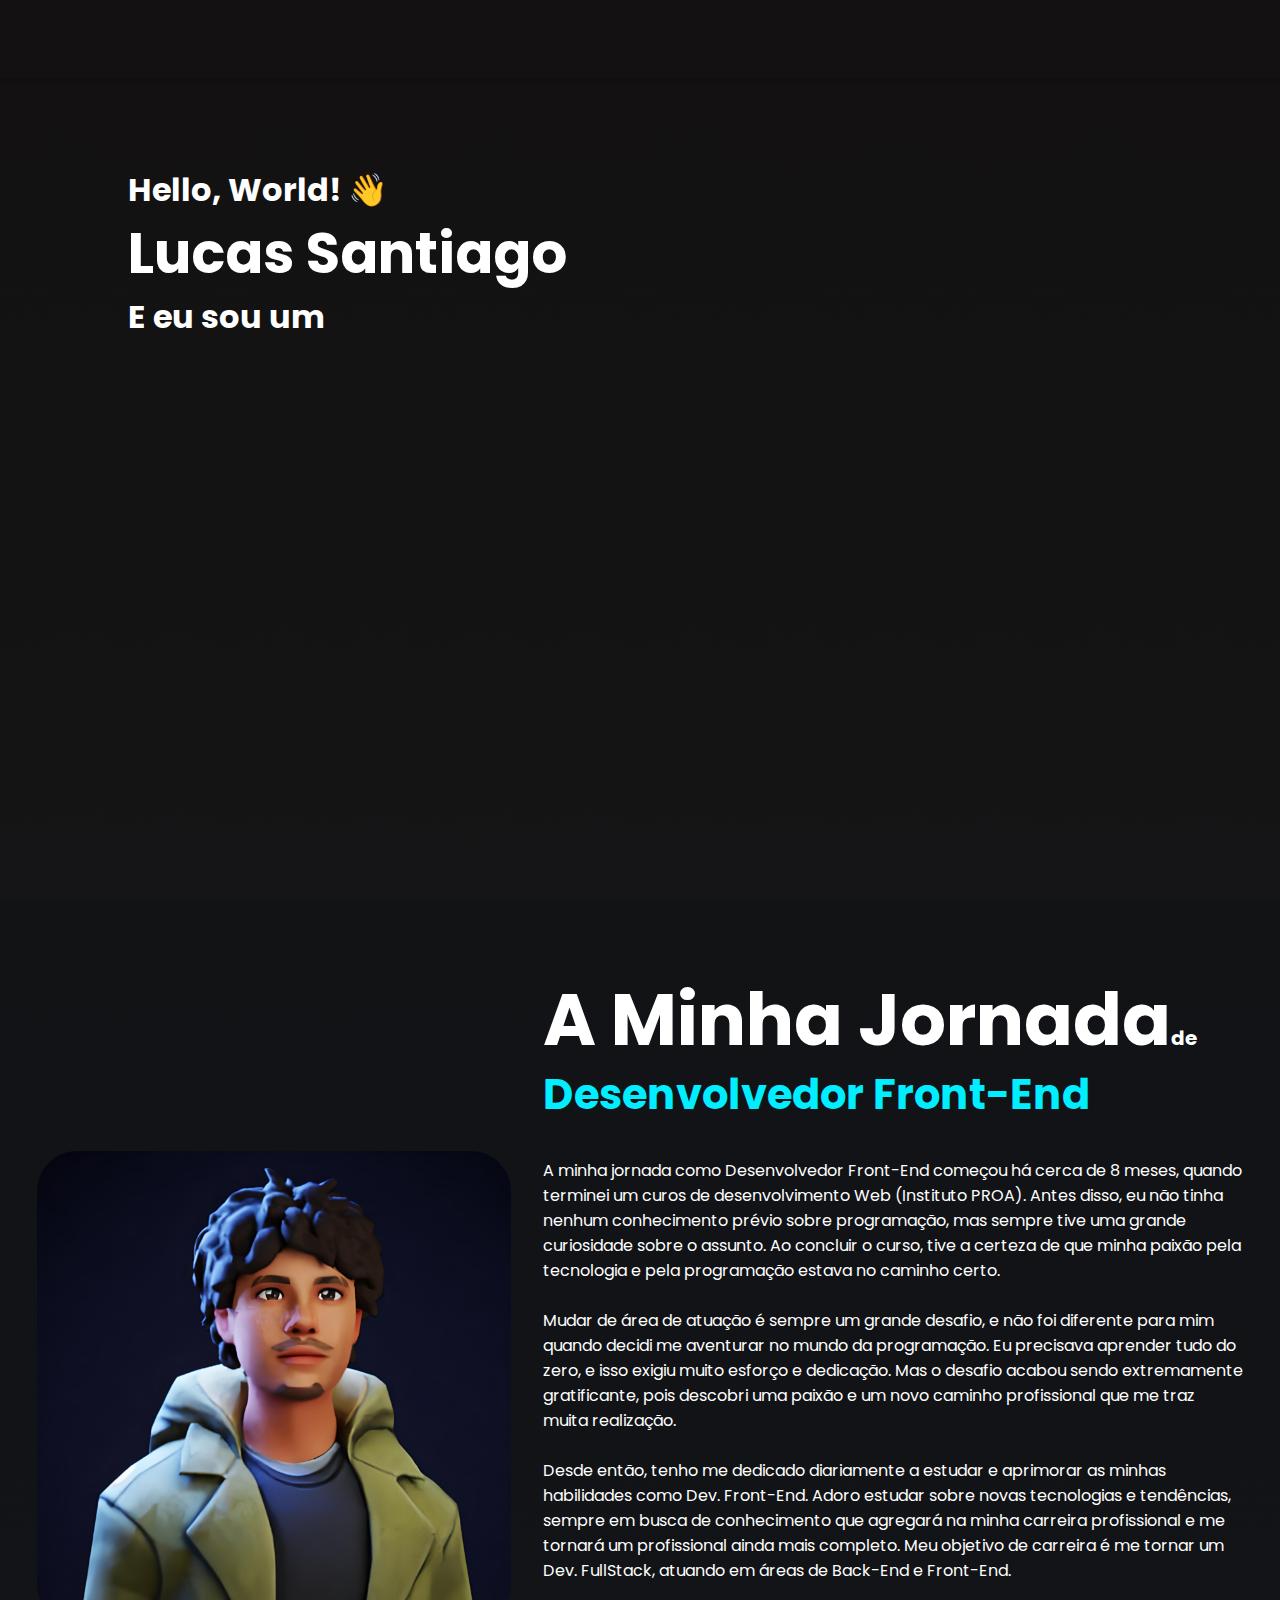
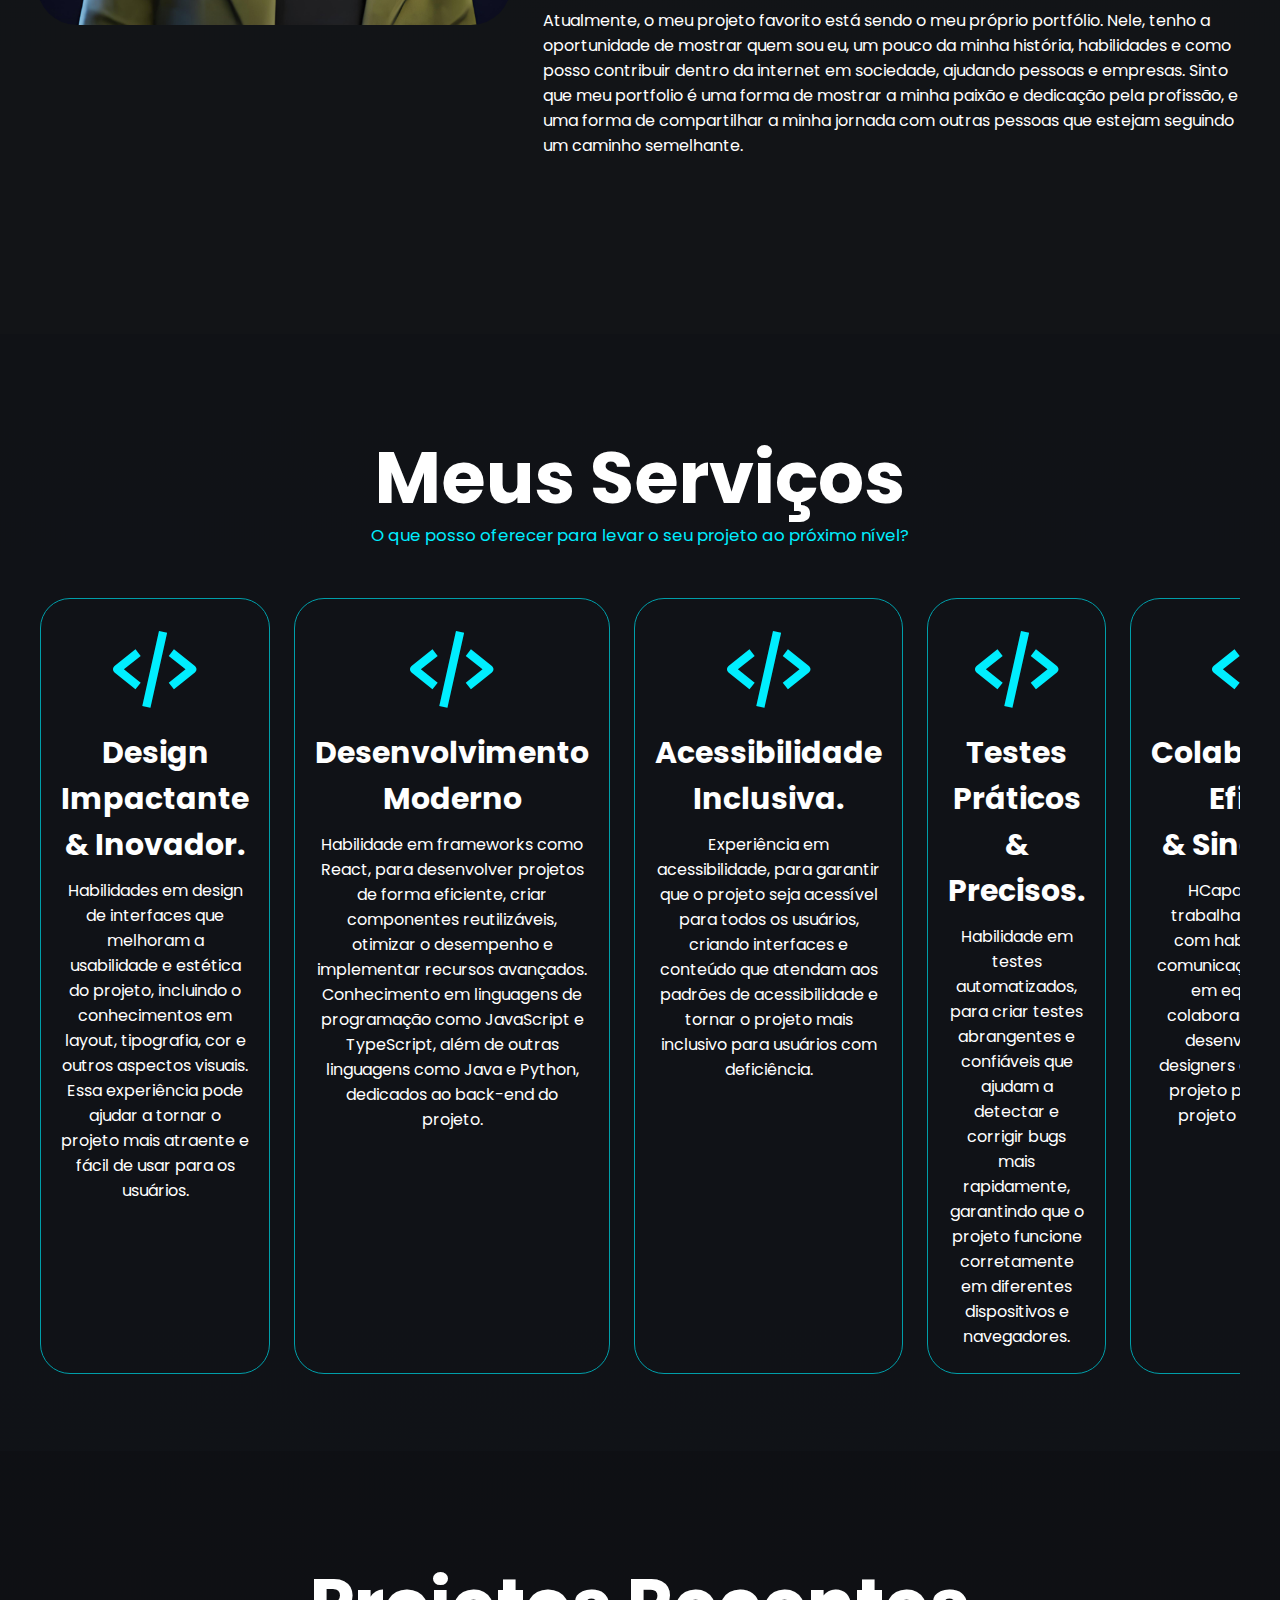
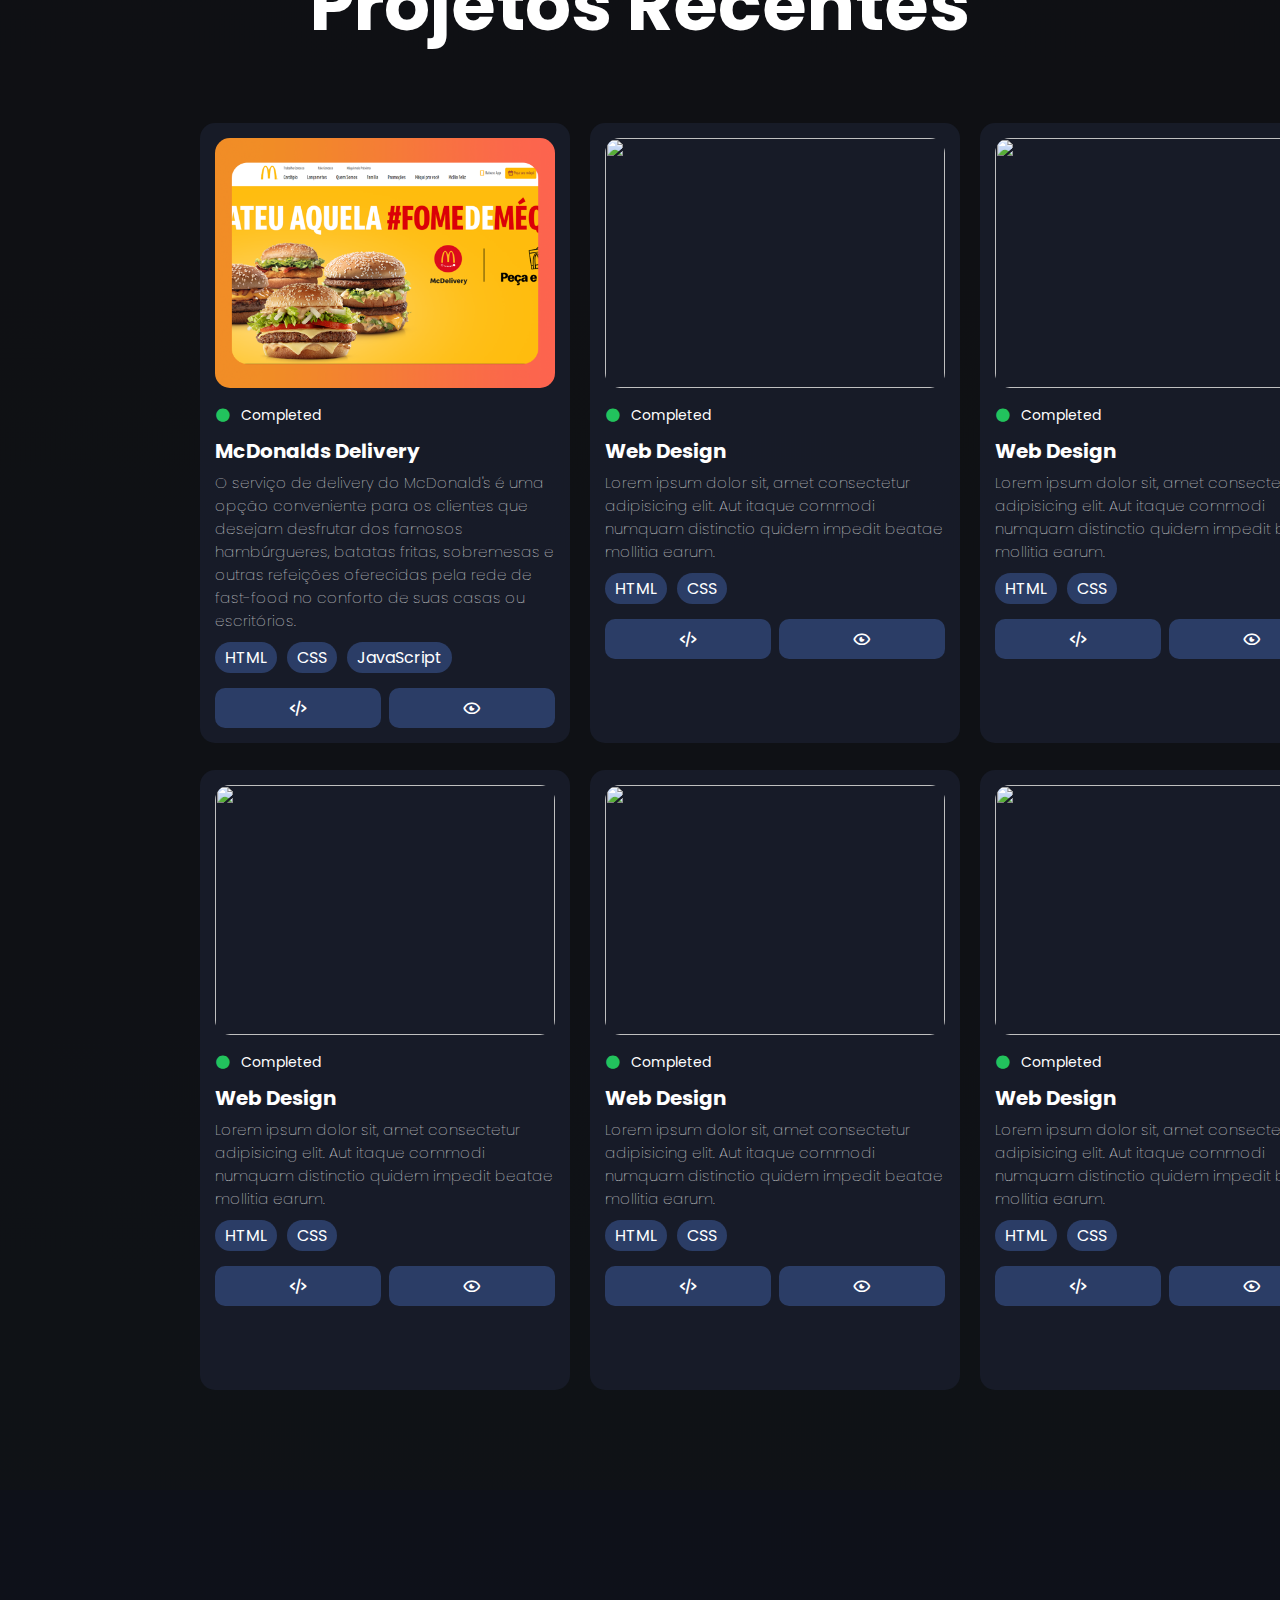
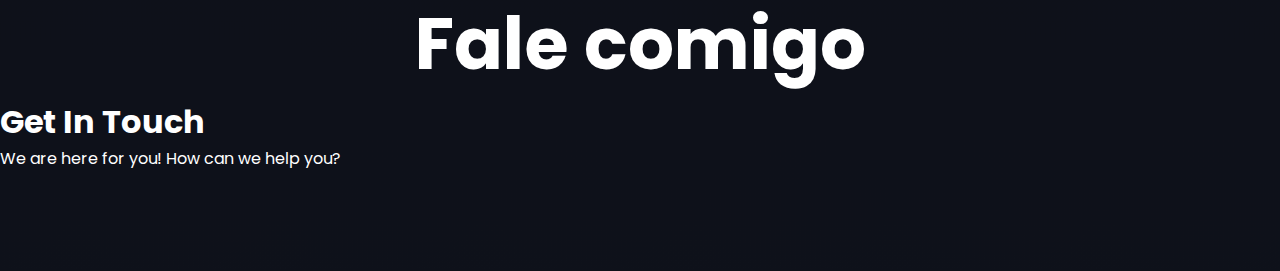
==== commit e628e336: "." ====
--- a/index.html
+++ b/index.html
@@ -24,7 +24,7 @@
             <!-- Language Options -->
             <div class="language-icons">
                 <a href="index.html" style="--i:6;"><img src="img/languages/brazil-flag.png" alt="" width="18px"></a>
-                <a href="indexLangEN-US.html" style="--i:7;"><img src="img/languages/united-states-flag.png" alt="" width="18px"></a>
+                <a href="#" style="--i:7;"><img src="img/languages/united-states-flag.png" alt="" width="18px"></a>
             </div>
         </nav>    
 
@@ -294,50 +294,15 @@
     <section class="contact-me" id="contact">
         <h2 class="heading">Fale comigo</h2>
 
-        <div class="contact-container">
-            <div class="contact-box">
-                <div class="contact-left">
-                    <h2>Vamos conversar.<br>Conte sobre o seu projeto.</h2>
-                    <p>Vamos criar algo incrível juntos!</p>
-                    <div class="why-me">
-                        <p>• Por que me contratar?</p>
-                    </div>
-                        <div class="box-icon">
-                            <i class='bx bxs-user-circle'></i>
-                            <div class="hire-me">
-                                <p>Experiência e habilidades sólidas em desenvolvimento de sites.</p>
-                            </div>
-                        </div>    
-                        <div class="box-icon">
-                            <i class='bx bxs-user-voice'></i>
-                            <div class="hire-me">
-                                <p>Soluções personalizadas para a necessidade específica do cliente.</p>
-                            </div>
-                        </div>    
-                        <div class="box-icon">
-                            <i class='bx bxs-dollar-circle'></i>
-                            <div class="hire-me">
-                                <p>Preços competitivos, justos e acessíveis para todos os clientes.</p>
-                            </div>
-                        </div>    
-                        <div class="box-icon">
-                            <i class='bx bxs-envelope'></i>
-                            <div class="hire-me">
-                                <p>Caso prefira, me envie um email:</p>
-                                <a href="mailto:luccassantiago.contato@gmail.com">luccassantiago.contato@gmail.com</a>
-                            </div>
-                        </div>
-                    </div>
-                <div class="contact-right">
-                    <h2>Envie uma Mensagem</h2>
-                    <input type="text" class="contact-field" placeholder="Seu Nome *" required>
-                    <input type="text" class="contact-field" placeholder="Seu Email *" required>
-                    <input type="text" class="contact-field" placeholder="Telefone *" required>
-                    <textarea placeholder="Descreva a sua ideia, proposta, empresa..." class="contact-field" style="resize: none;"></textarea>
-                    <button class="contact-btn">Enviar</button>
-                </div>
-            </div>
-        </div>
+        <div class="contact-content">
+            <div class="left-field">
+                <h1>Get In Touch</h1>
+                <p>We are here for you! How can we help you?</p>
+
+                <form action=""></form>
+            </div>
+        </div>
+
     </section>
 
     <script src="https://cdn.jsdelivr.net/npm/typed.js@2.0.12"></script>
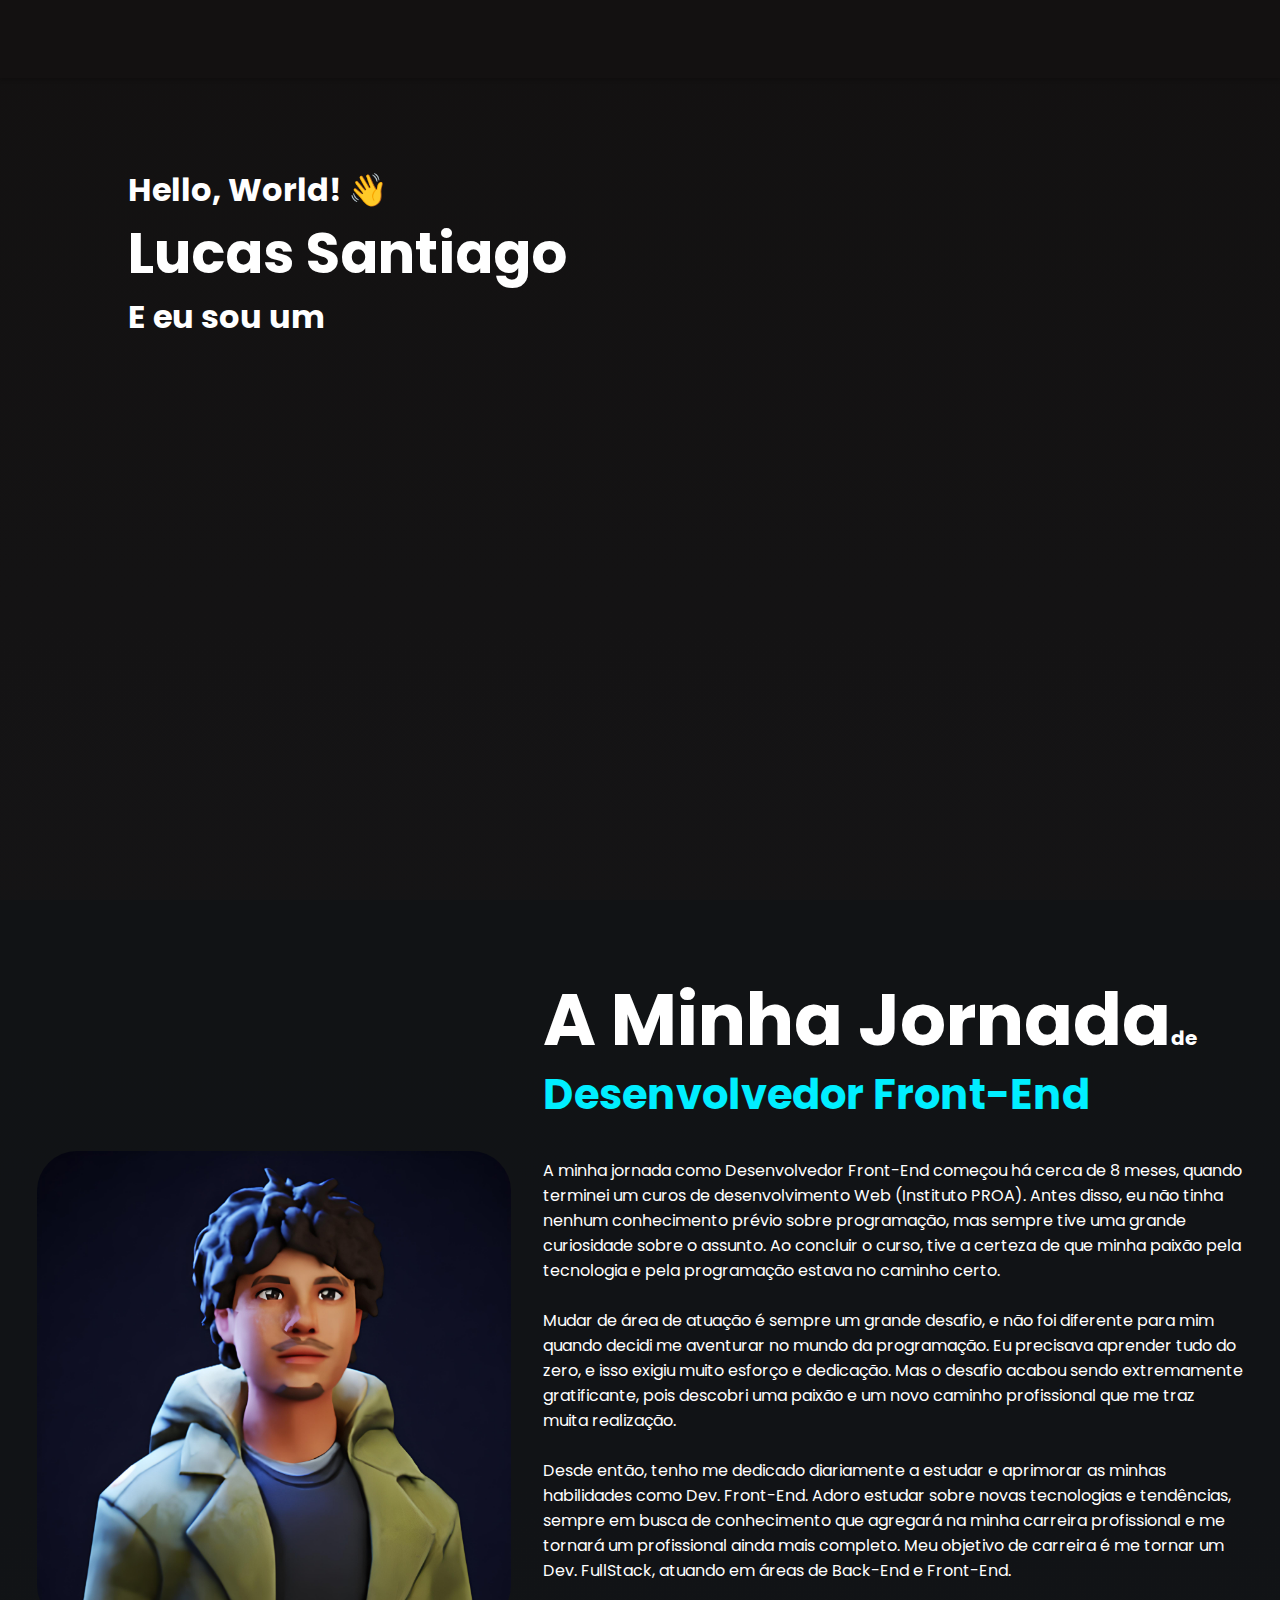
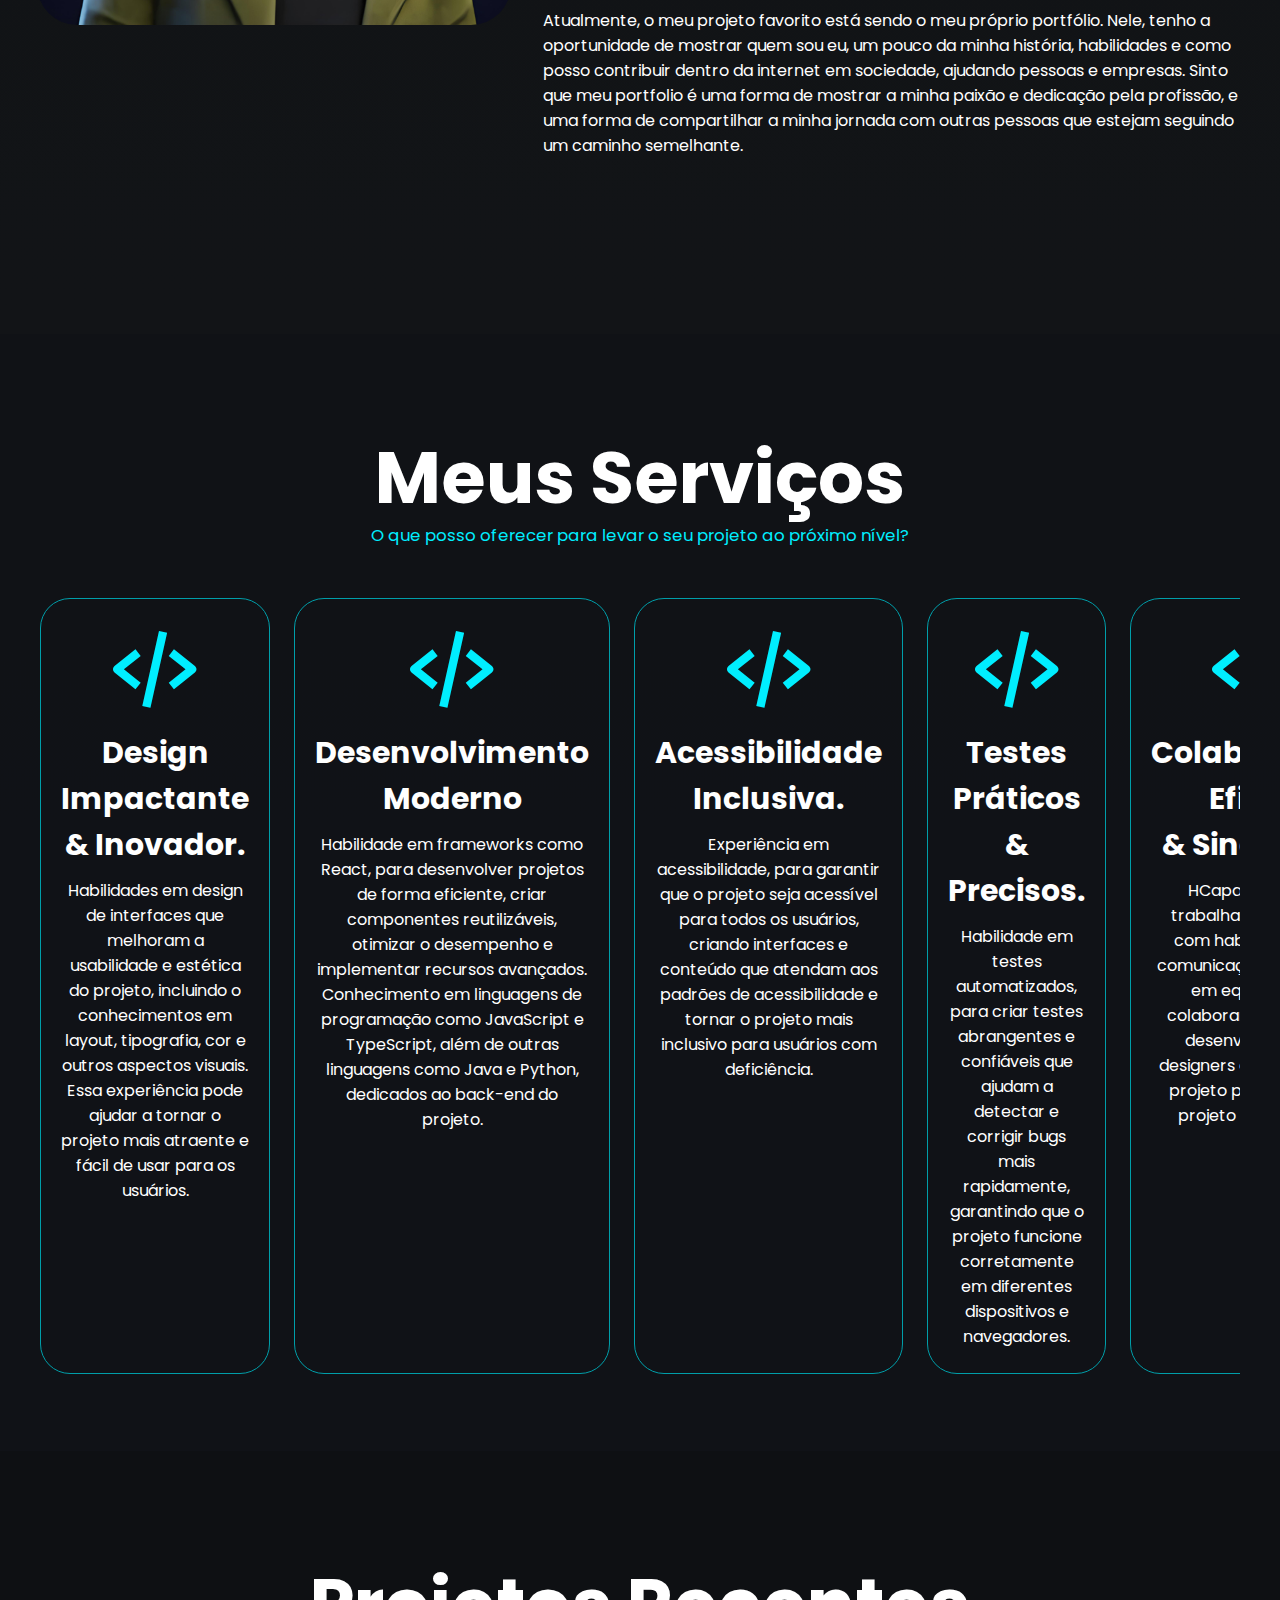
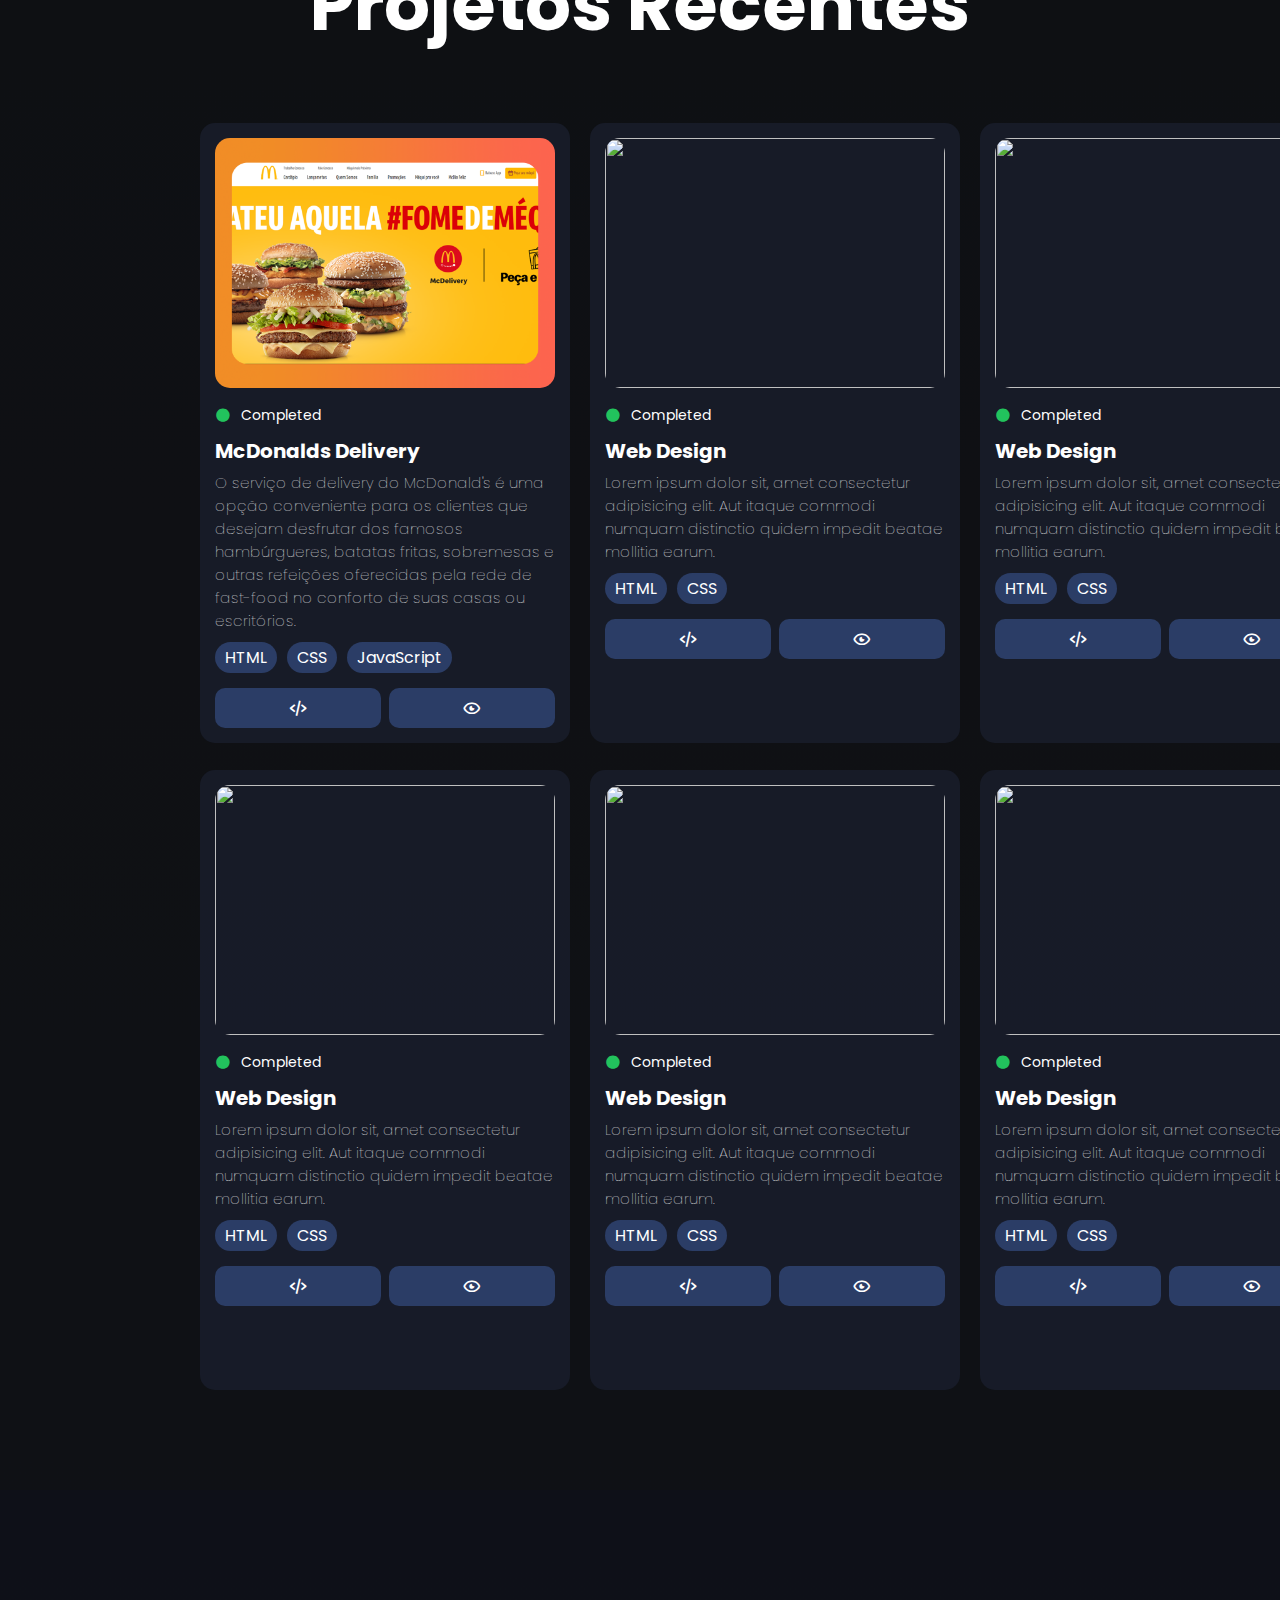
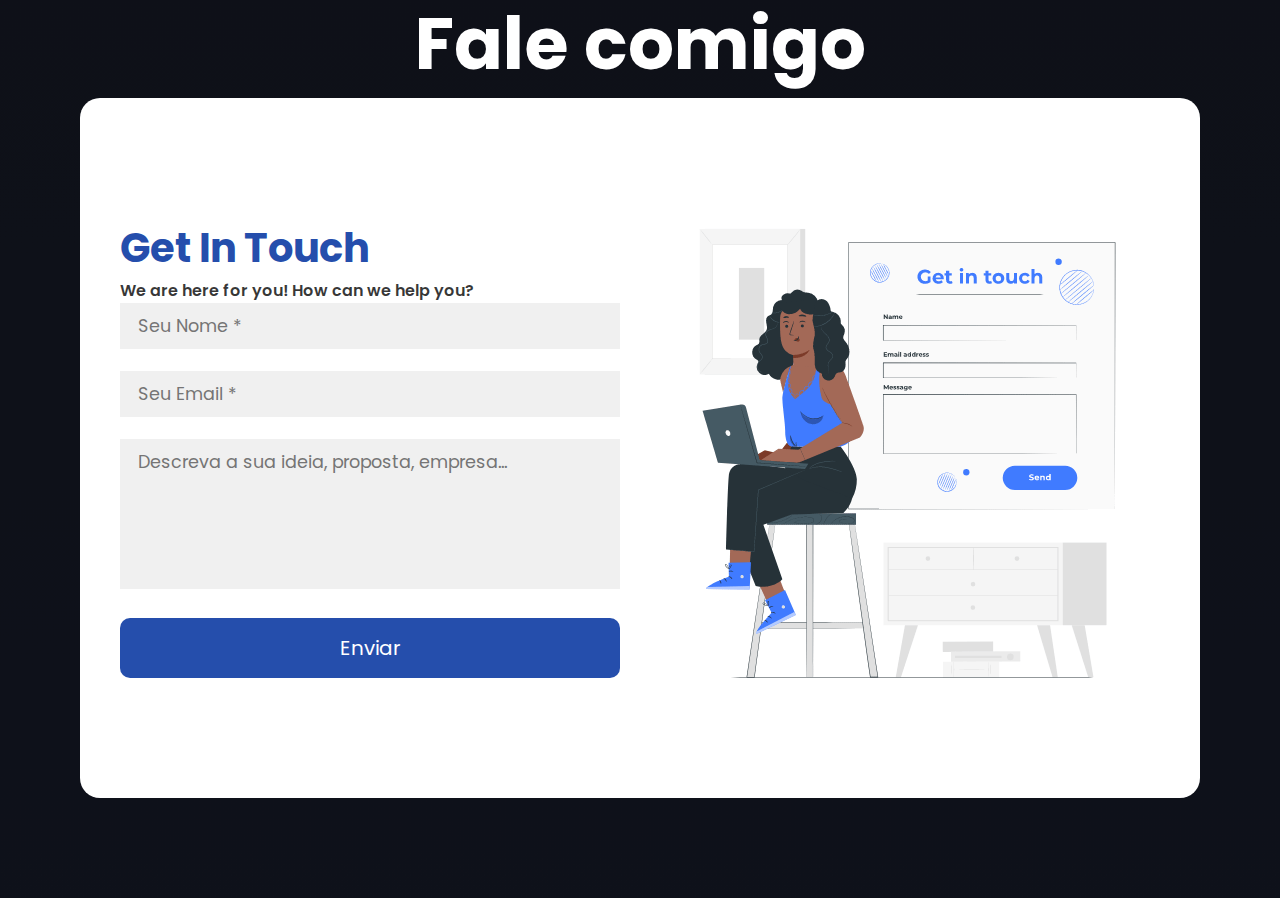
==== commit 771966d2: "." ====
--- a/index.html
+++ b/index.html
@@ -299,7 +299,13 @@
                 <h1>Get In Touch</h1>
                 <p>We are here for you! How can we help you?</p>
 
-                <form action=""></form>
+                <input type="text" class="contact-field" placeholder="Seu Nome *" required>
+                <input type="text" class="contact-field" placeholder="Seu Email *" required>
+                <textarea placeholder="Descreva a sua ideia, proposta, empresa..." class="contact-field" style="resize: none;"></textarea>
+                <button type="submit">Enviar</button>
+            </div>
+            <div class="right-field">
+                <img src="img/contact-us.gif" alt="">
             </div>
         </div>
 
--- a/style.css
+++ b/style.css
@@ -582,6 +582,46 @@
     margin-right: -30px;
 }
 
+.contact-content {
+    display: flex;
+    background: #fff;
+    width: fit-content;
+    padding: 40px;
+    border-radius: 20px;
+    margin: auto;
+    align-items: center;
+    height: 700px;
+}
+
+.left-field {
+    max-width: 500px;
+}
+
+.left-field h1 {
+    font-size: 40px;
+    color: #254eac;
+}
+
+.left-field p {
+    color: rgba(0, 0, 0, 0.788);
+    font-weight: 600;
+}
+
+.left-field button {
+    background: #254eac;
+    font-size: 20px;
+    border: none;
+    border-radius: 10px;
+    color: #fff;
+    width: 100%;
+    padding: 15px 0;
+    cursor: pointer;
+}
+
+.right-field {
+    margin-left: 40px;
+}
+
 @keyframes slideRight {
     0% {
         transform: translateX(-100px);
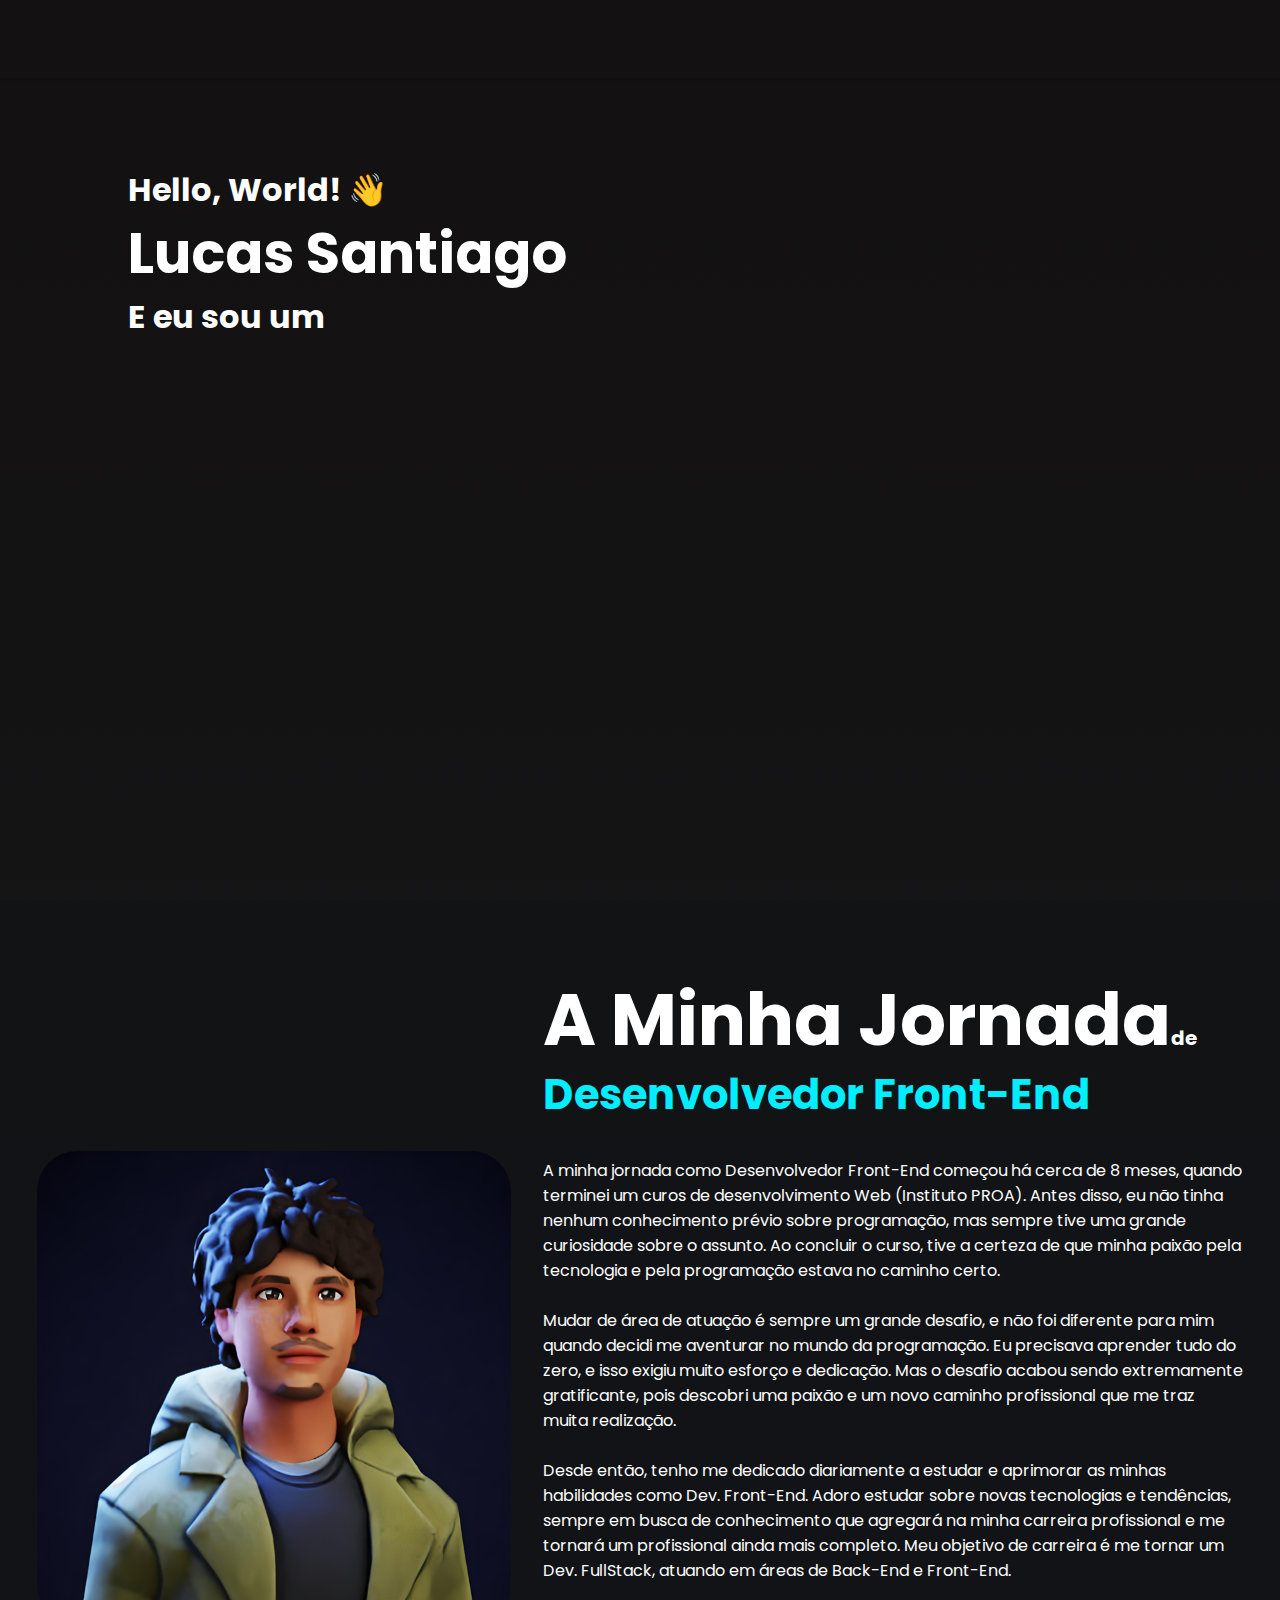
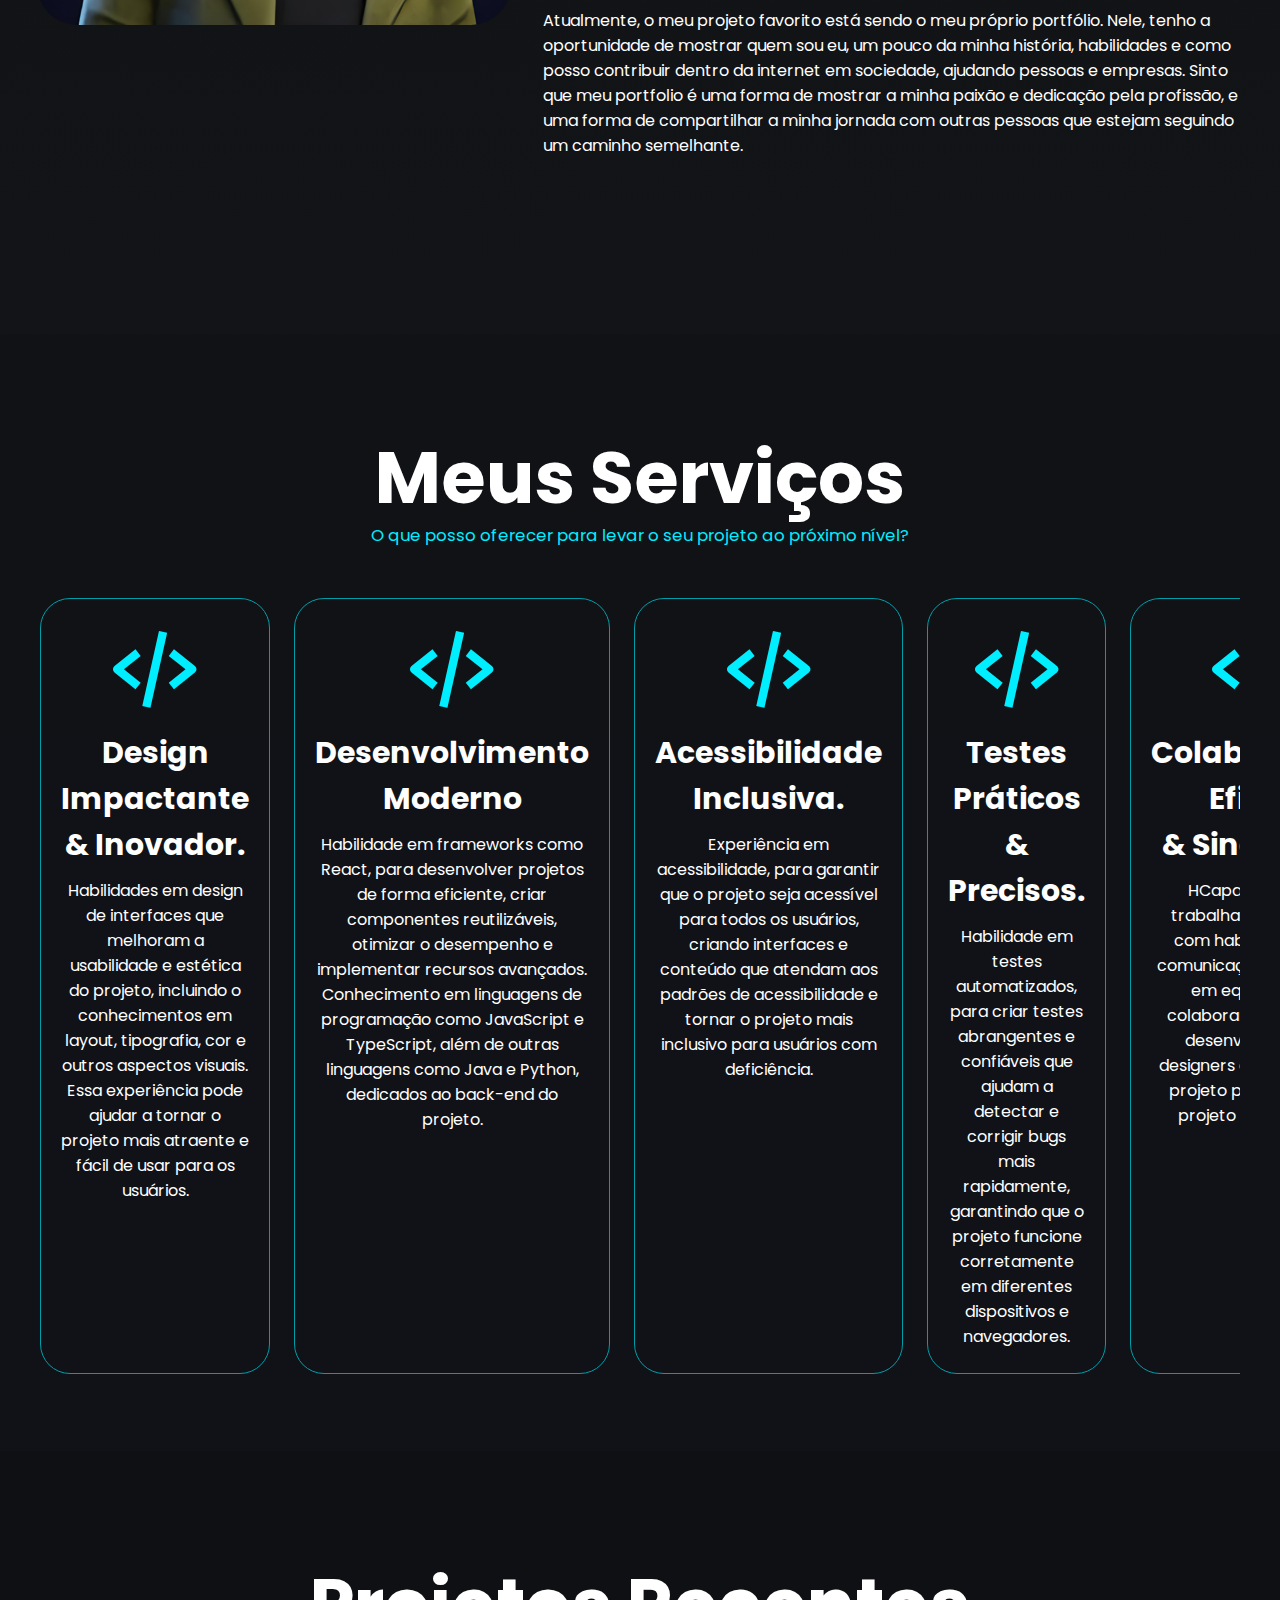
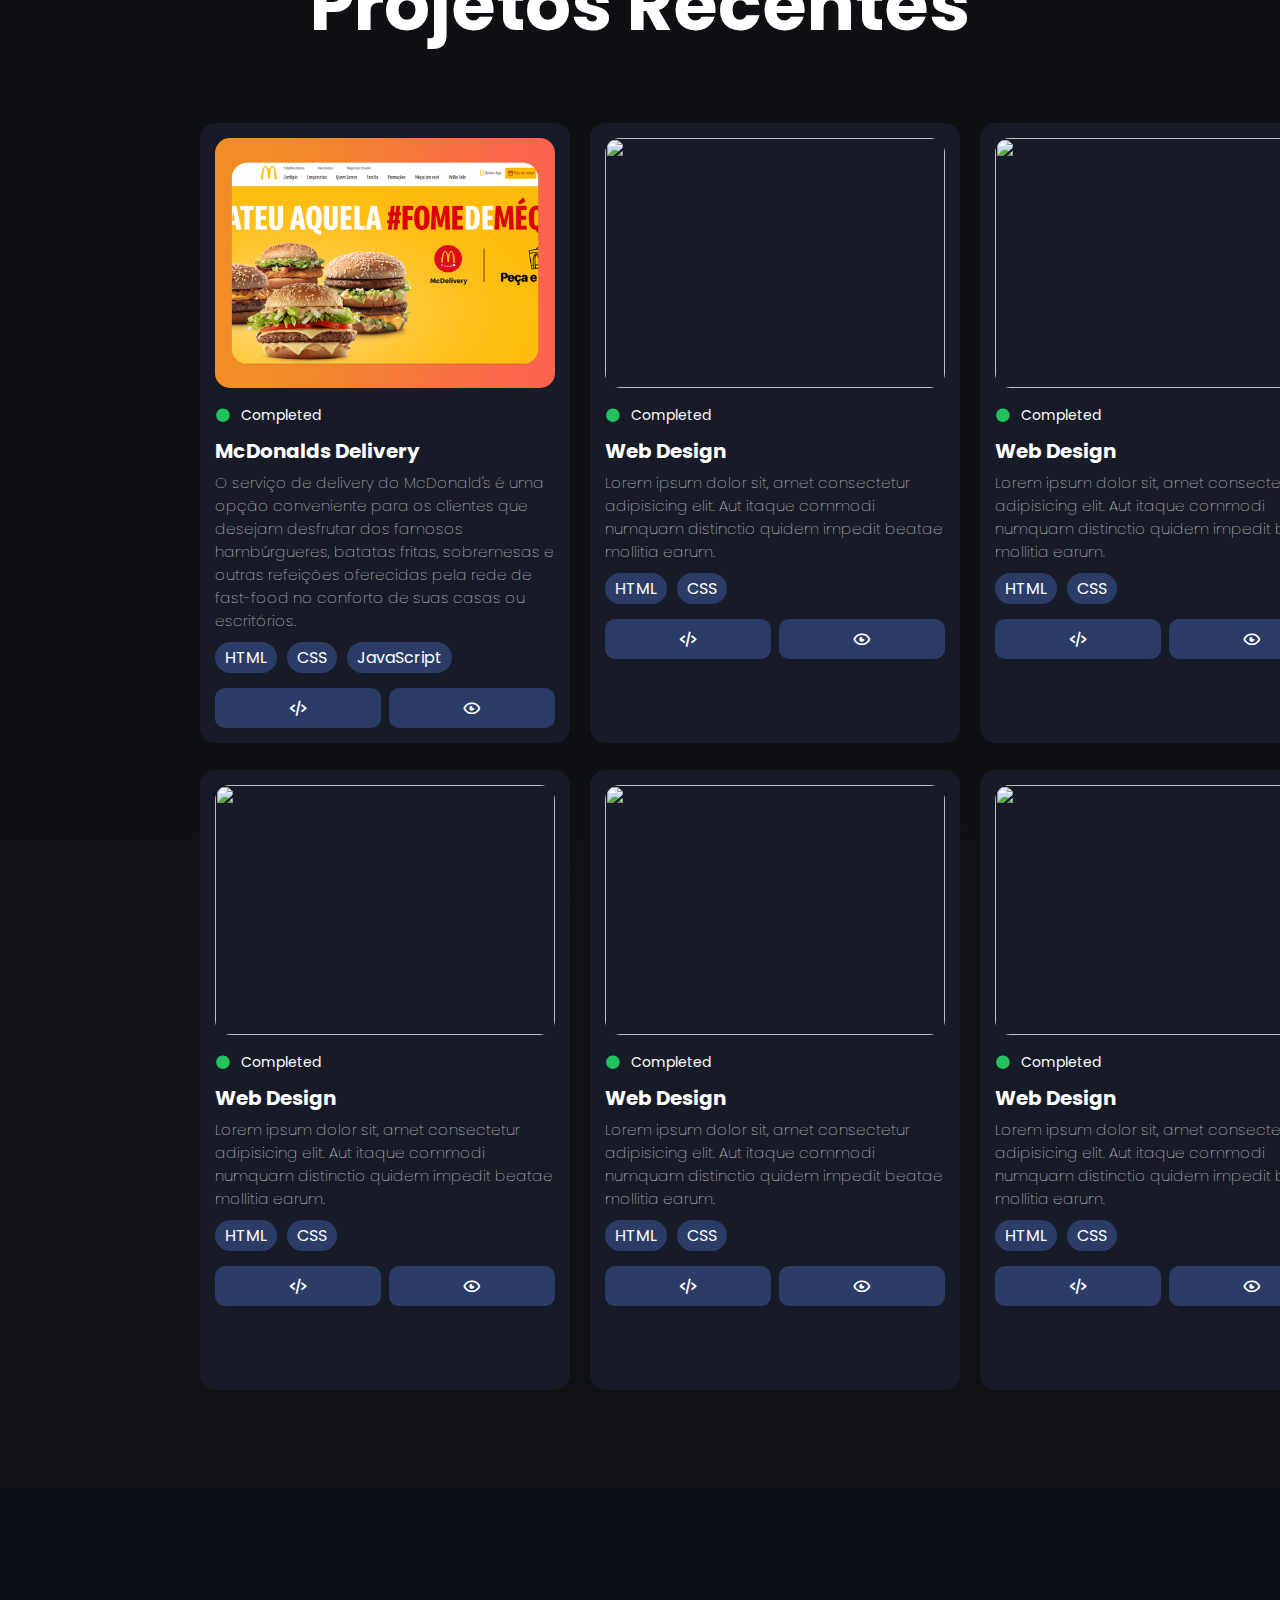
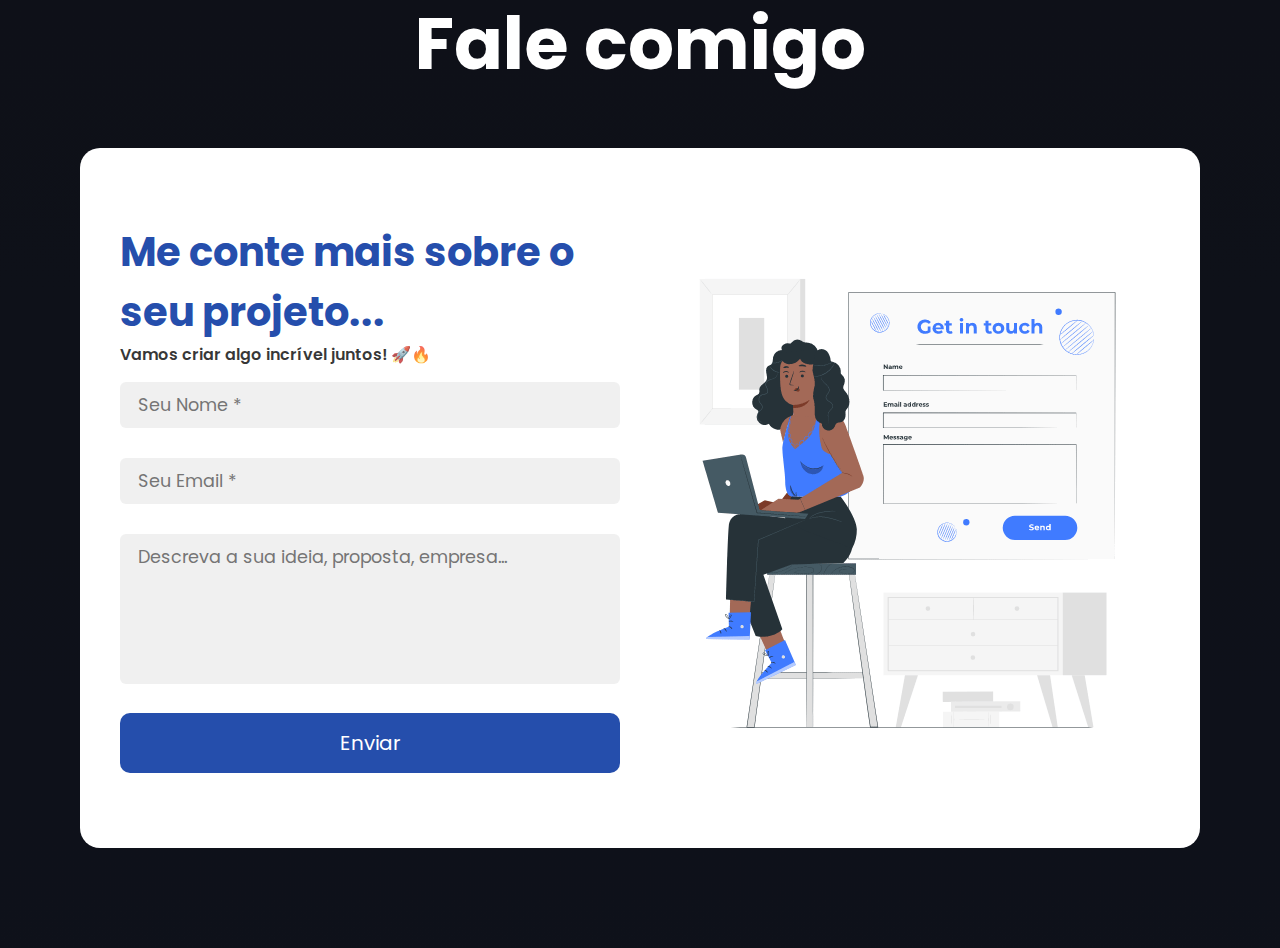
==== commit 1f50fcff: "contact-me-add" ====
--- a/index.html
+++ b/index.html
@@ -296,8 +296,8 @@
 
         <div class="contact-content">
             <div class="left-field">
-                <h1>Get In Touch</h1>
-                <p>We are here for you! How can we help you?</p>
+                <h1>Me conte mais sobre o seu projeto...</h1>
+                <p>Vamos criar algo incrível juntos! 🚀🔥</p>
 
                 <input type="text" class="contact-field" placeholder="Seu Nome *" required>
                 <input type="text" class="contact-field" placeholder="Seu Email *" required>
--- a/style.css
+++ b/style.css
@@ -424,6 +424,10 @@
     padding: 100px 0;
 }
 
+.contact-me h2 {
+    margin-bottom: 50px;
+}
+
 .contact-container{
 	position: relative;
 	width: 100%;
@@ -607,6 +611,11 @@
     font-weight: 600;
 }
 
+.left-field input, textarea {
+    border-radius: 6px;
+    margin: 15px 0;
+}
+
 .left-field button {
     background: #254eac;
     font-size: 20px;
@@ -618,6 +627,11 @@
     cursor: pointer;
 }
 
+.left-field button:hover {
+    background: #103283;
+    transition: .3s;
+}
+
 .right-field {
     margin-left: 40px;
 }
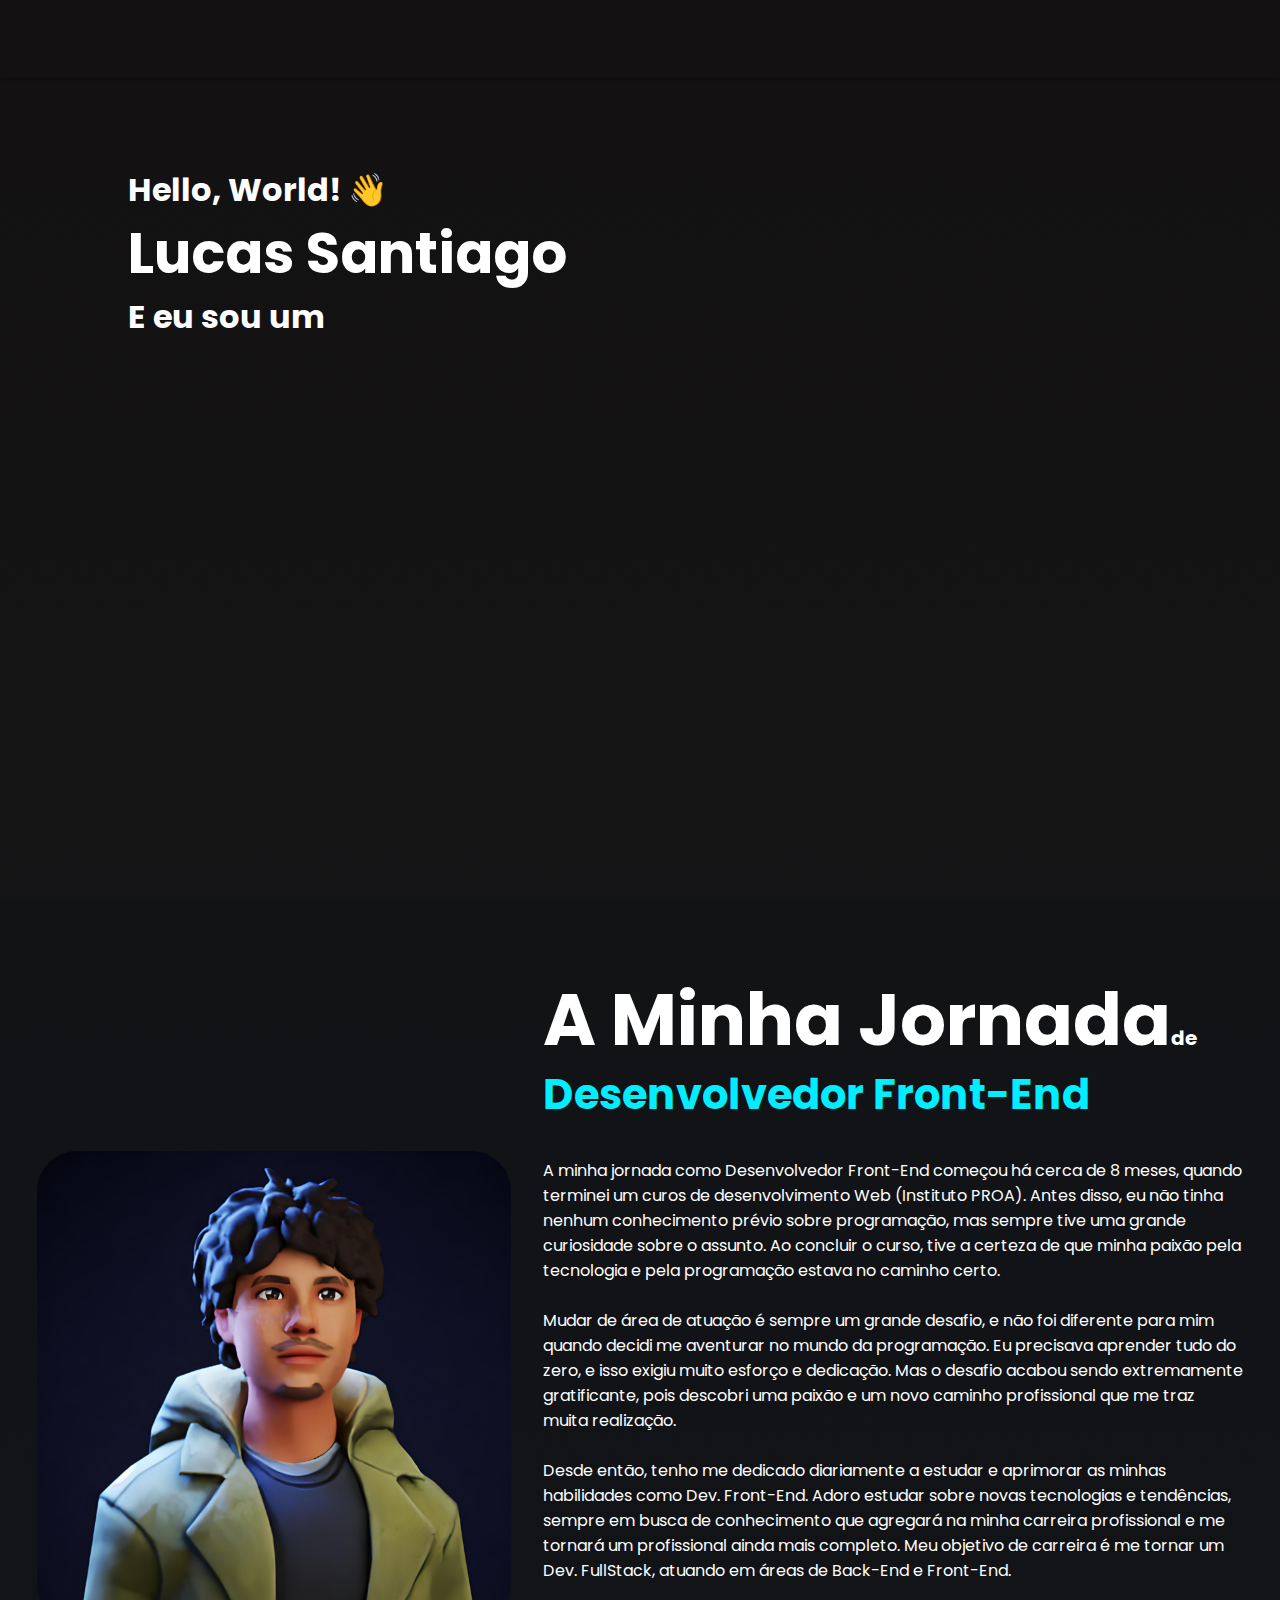
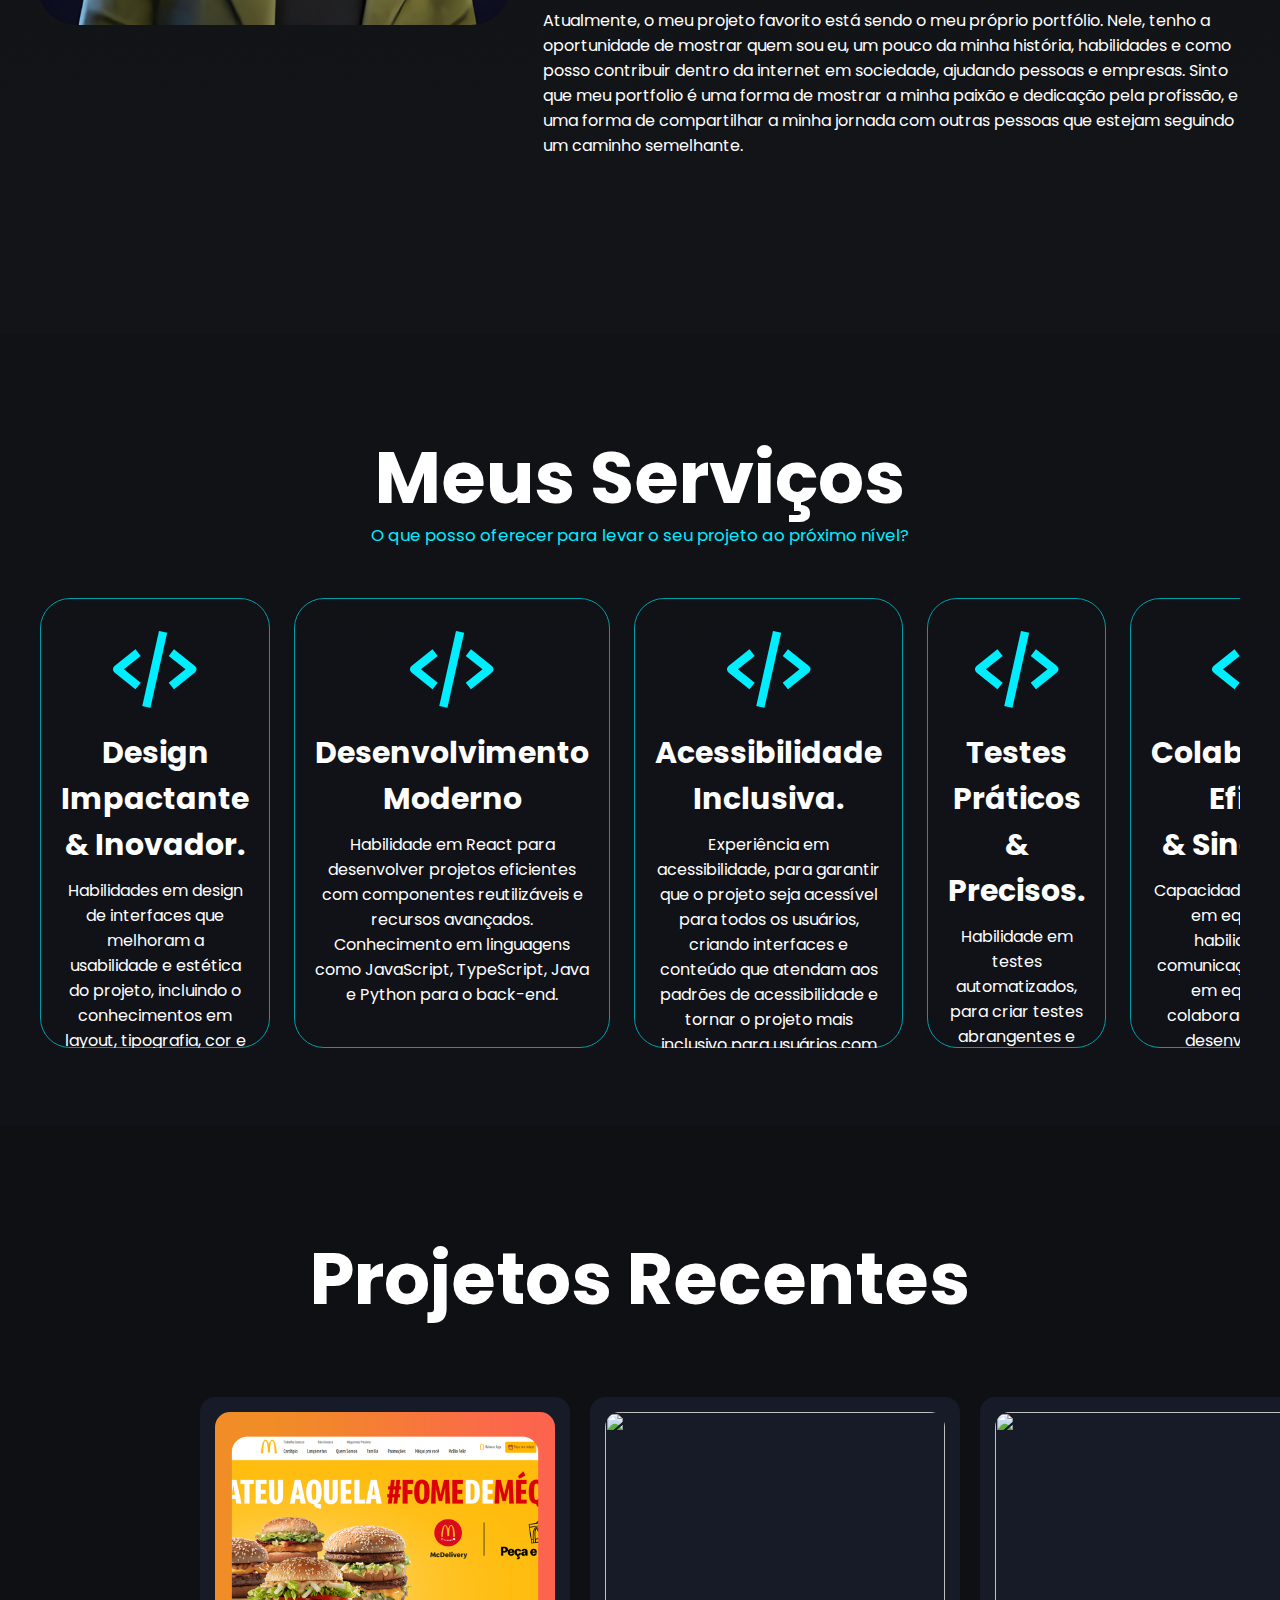
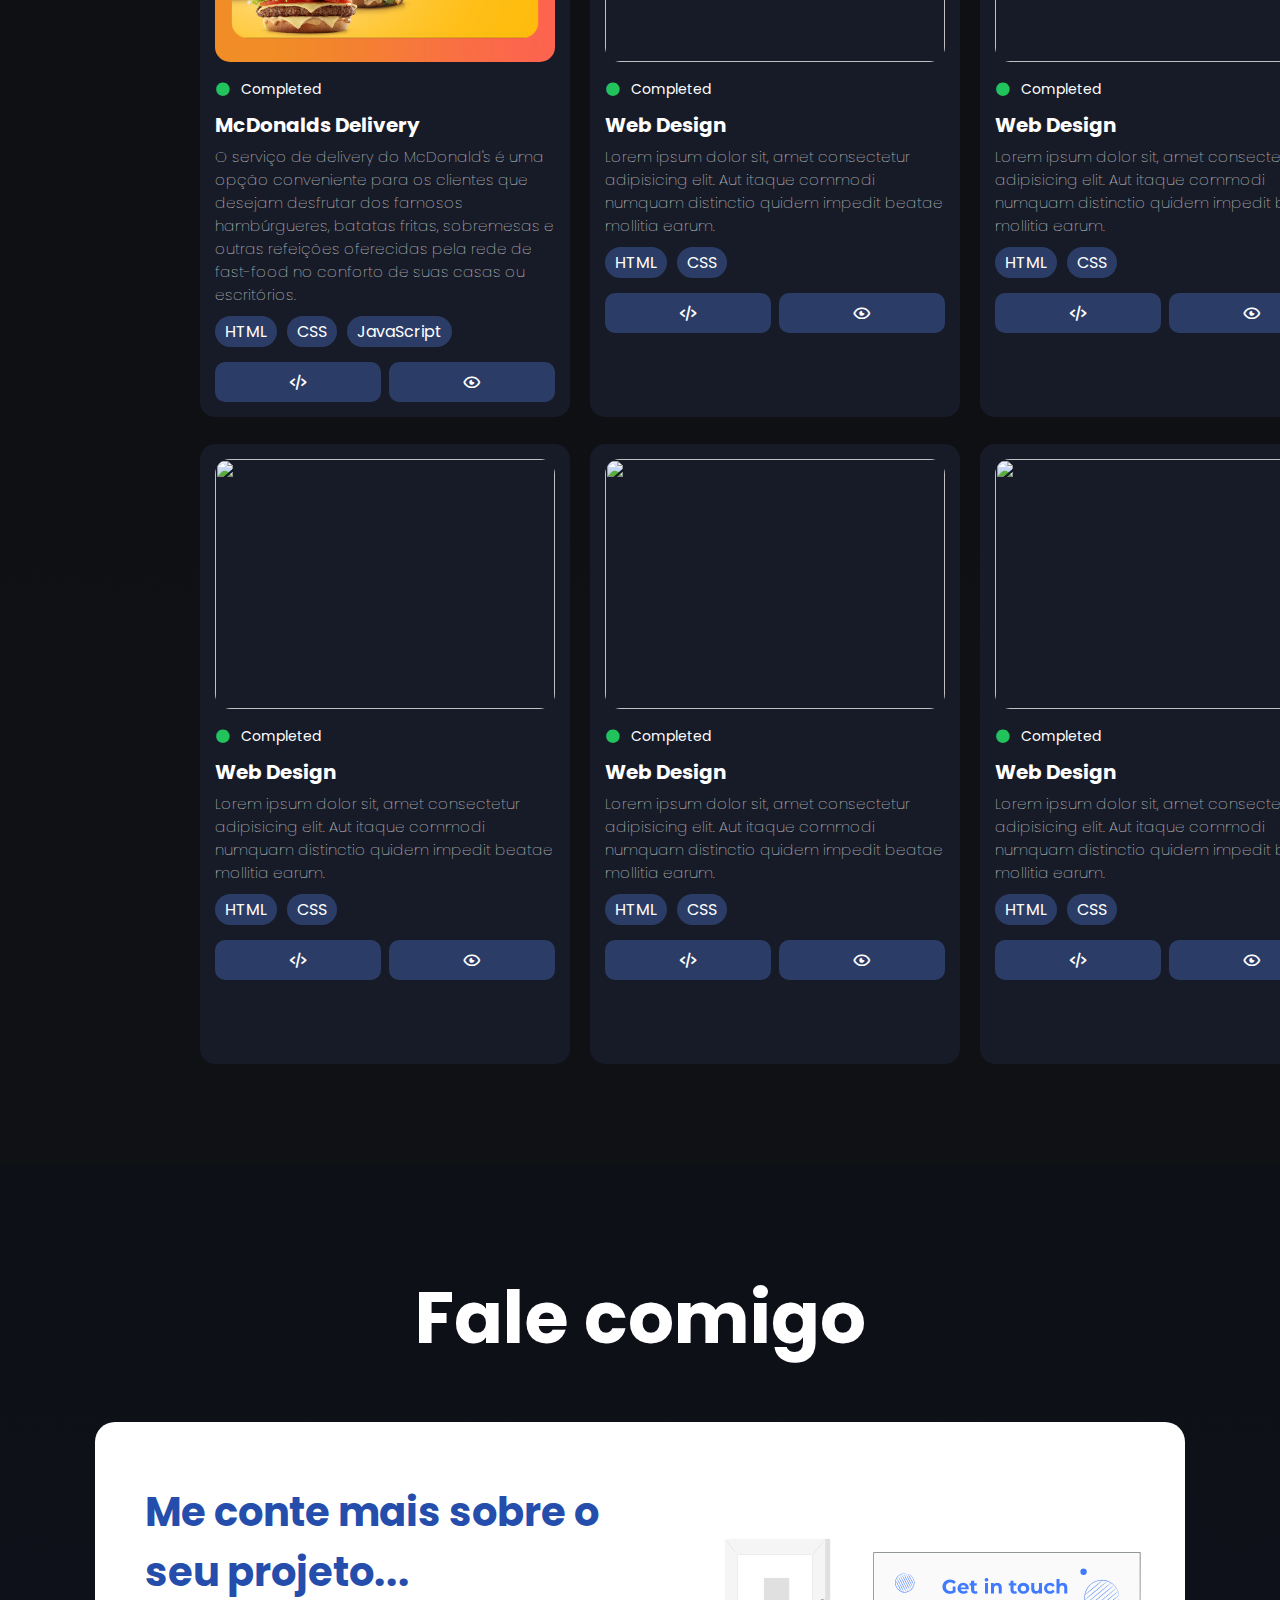
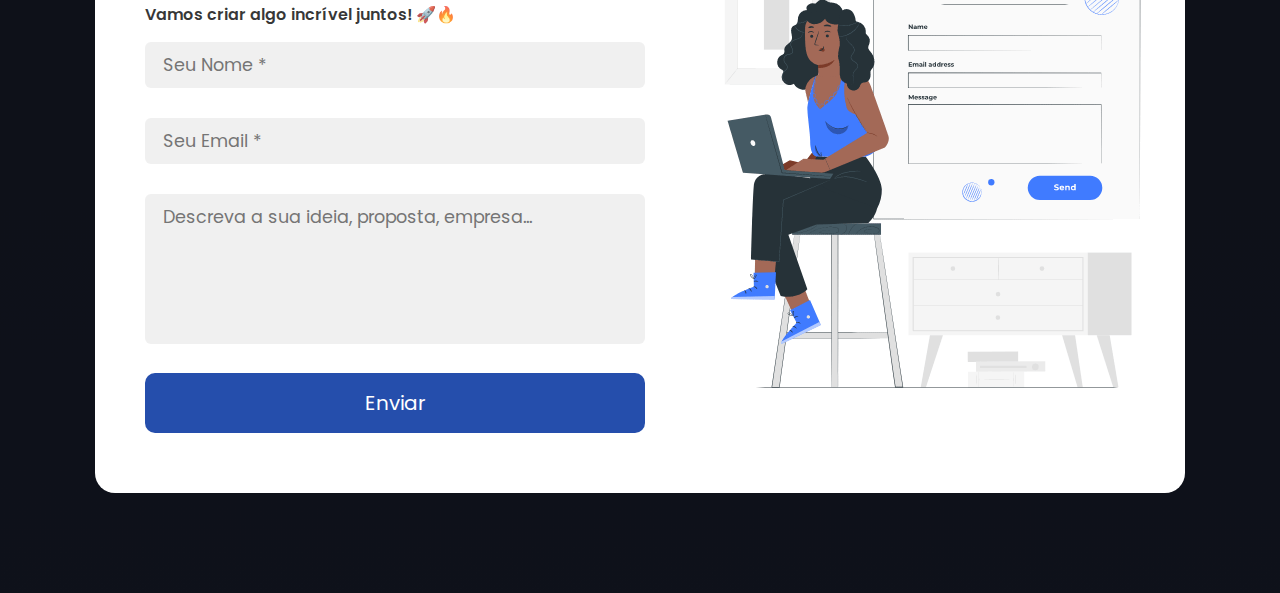
==== commit 5092cfc5: "text-corrections" ====
--- a/index.html
+++ b/index.html
@@ -90,8 +90,7 @@
                   <div>
                     <i class='bx bx-code-alt'></i>
                     <h3>Desenvolvimento Moderno</h3>
-                    <p>Habilidade em frameworks como React, para desenvolver projetos de forma eficiente, criar componentes reutilizáveis, otimizar o desempenho e implementar recursos avançados.
-                    Conhecimento em linguagens de programação como JavaScript e TypeScript, além de outras linguagens como Java e Python, dedicados ao back-end do projeto.</p>
+                    <p>Habilidade em React para desenvolver projetos eficientes com componentes reutilizáveis e recursos avançados. Conhecimento em linguagens como JavaScript, TypeScript, Java e Python para o back-end.</p>
                   </div>
 
                   <div>
@@ -109,14 +108,13 @@
                   <div>
                     <i class='bx bx-code-alt'></i>
                     <h3>Colaboração Eficaz <br>& Sinérgica.</h3>
-                    <p>HCapacidade de trabalhar em equipe, com habilidades em comunicação e trabalho em equipe para colaborar com outros desenvolvedores, designers e gerentes de projeto para criar um projeto de sucesso.</p>
-                  </div>
-
-                  <div>
-                    <i class='bx bx-code-alt'></i>
-                    <h3>"SEO, Performance  Usabilidade"</h3>
-                    <p>Conhecimento em SEO, para otimizar o projeto para mecanismos de busca, criando conteúdo otimizado para palavras-chave relevantes, melhorando a estrutura do site e implementando técnicas de link building.
-                    Experiência em performance, para melhorar a velocidade e a eficiência do projeto, otimizando imagens, usando técnicas de carregamento assíncrono e implementando caching de dados.</p>
+                    <p>Capacidade de trabalhar em equipe, com habilidades em comunicação e trabalho em equipe para colaborar com outros desenvolvedores, designers e gerentes de projeto para criar um projeto de sucesso.</p>
+                  </div>
+
+                  <div>
+                    <i class='bx bx-code-alt'></i>
+                    <h3>SEO, Performance  Usabilidade</h3>
+                    <p>Conhecimento em SEO, criando conteúdo otimizado, melhorando a estrutura do site e técnicas de link building. Experiência em performance, otimizando imagens, carregamento assíncrono e caching de dados.</p>
                   </div>
 
                 </div>
--- a/style.css
+++ b/style.css
@@ -269,7 +269,7 @@
 }
 
 .image-wrapper div {
-    height: auto;
+    height: 450px;
 }
 
 .image-wrapper {
@@ -298,6 +298,7 @@
 
 .image-wrapper p {
     font-size: medium;
+    margin-top: 10px;
 }
 
 .image-wrapper > * {
@@ -590,11 +591,11 @@
     display: flex;
     background: #fff;
     width: fit-content;
-    padding: 40px;
+    height: min-content;
+    padding: 60px 0 60px 50px;
     border-radius: 20px;
     margin: auto;
     align-items: center;
-    height: 700px;
 }
 
 .left-field {
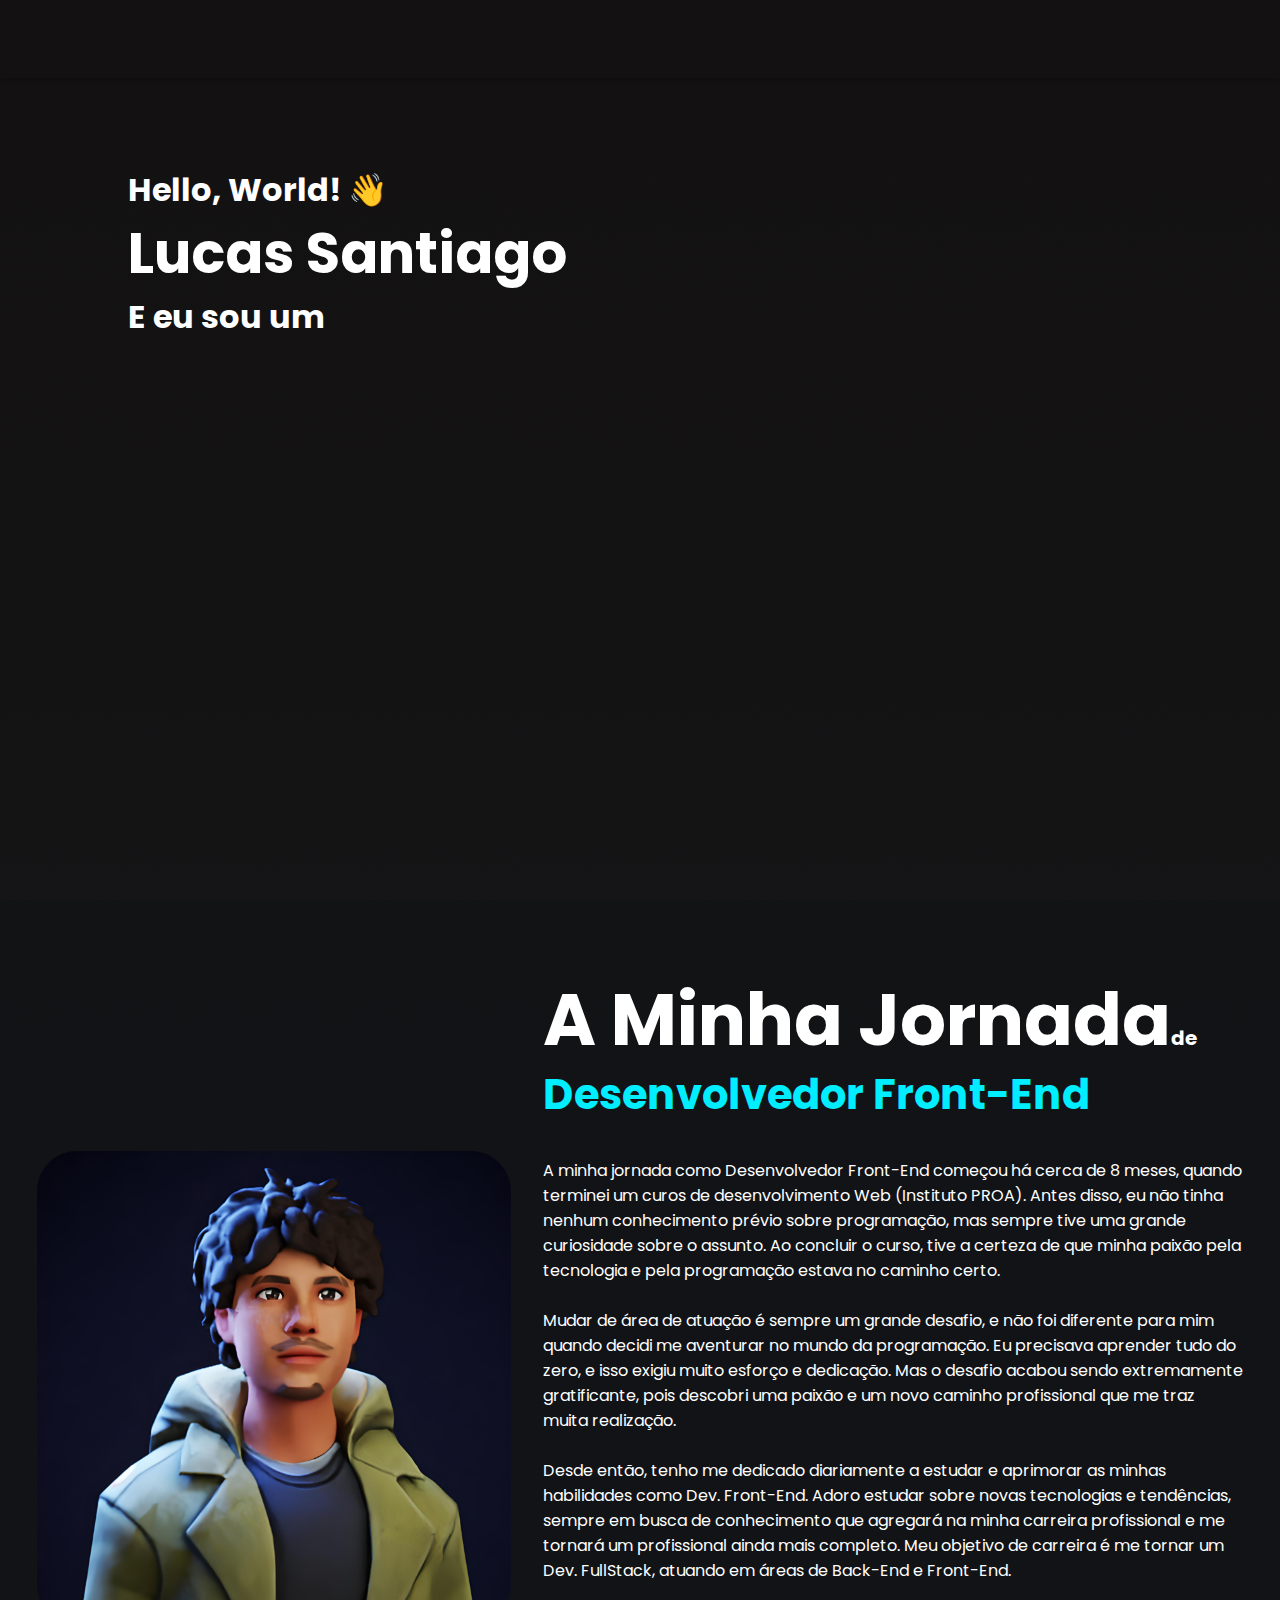
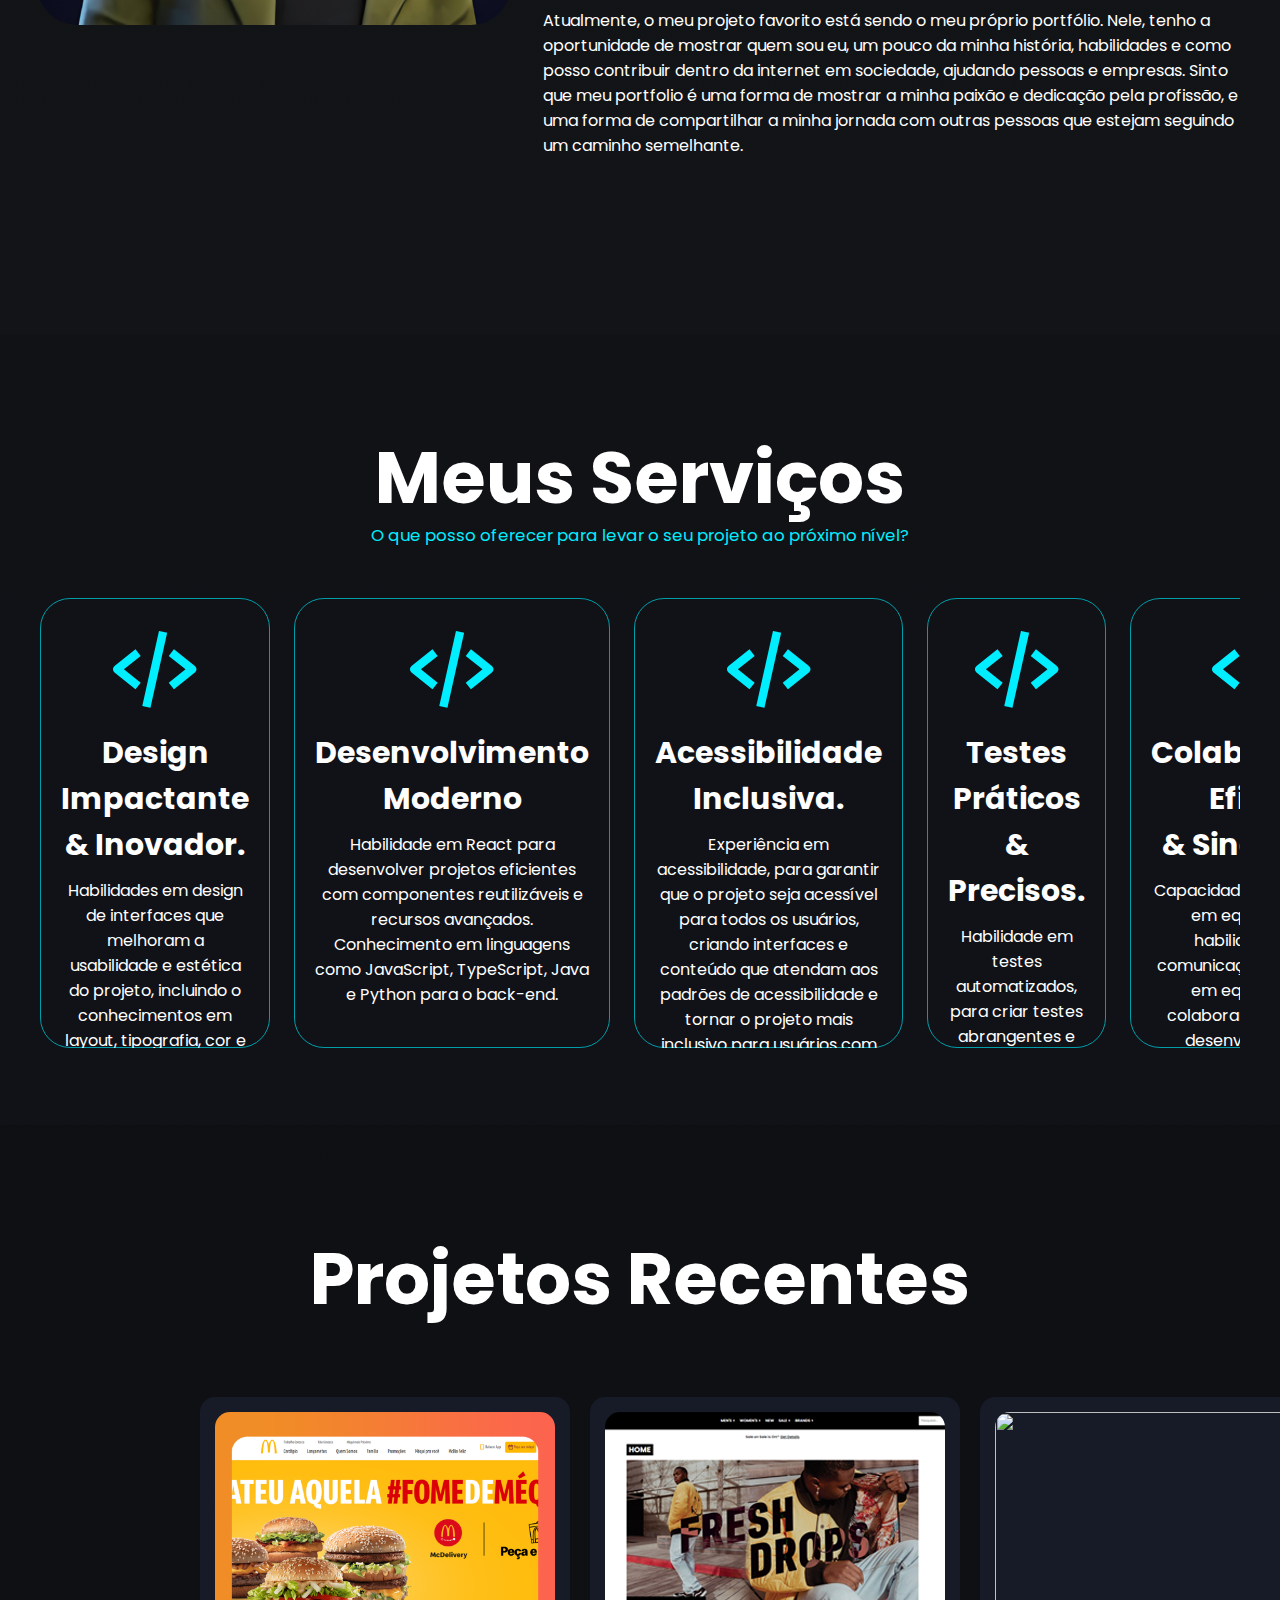
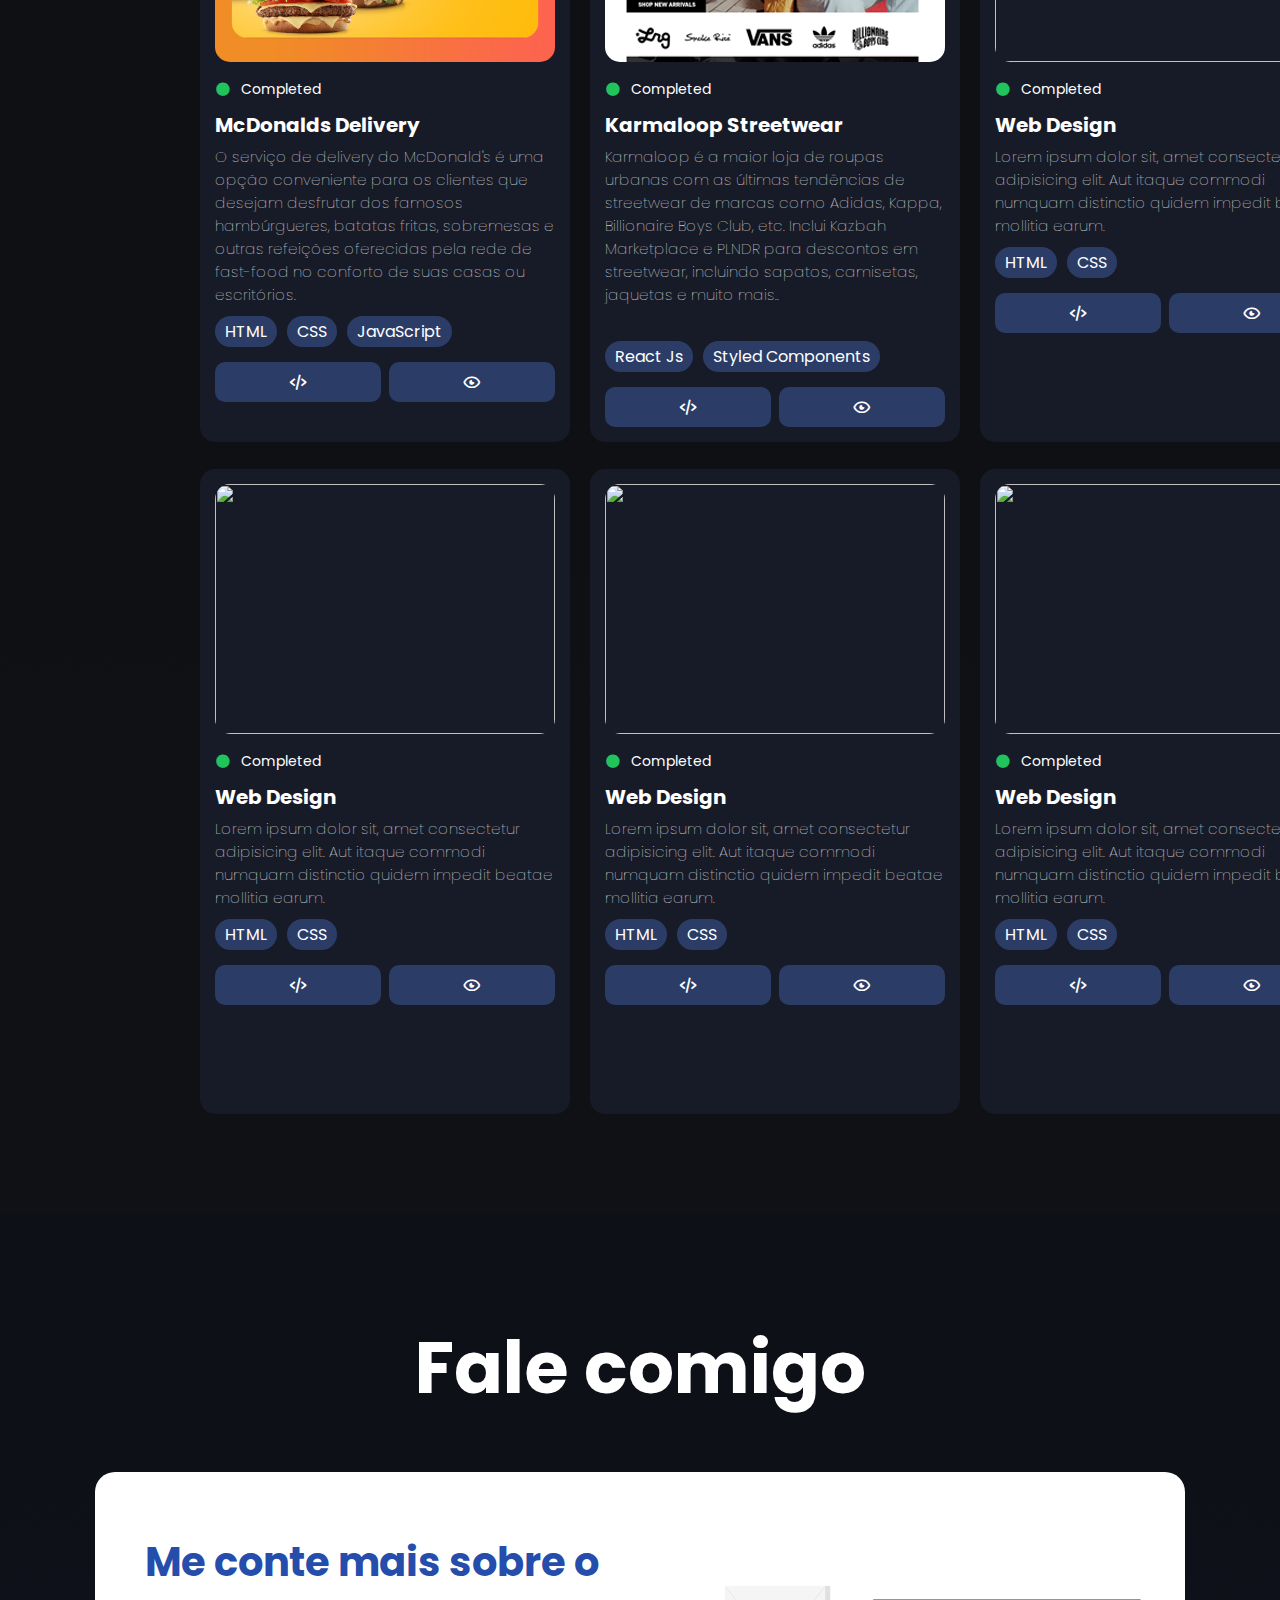
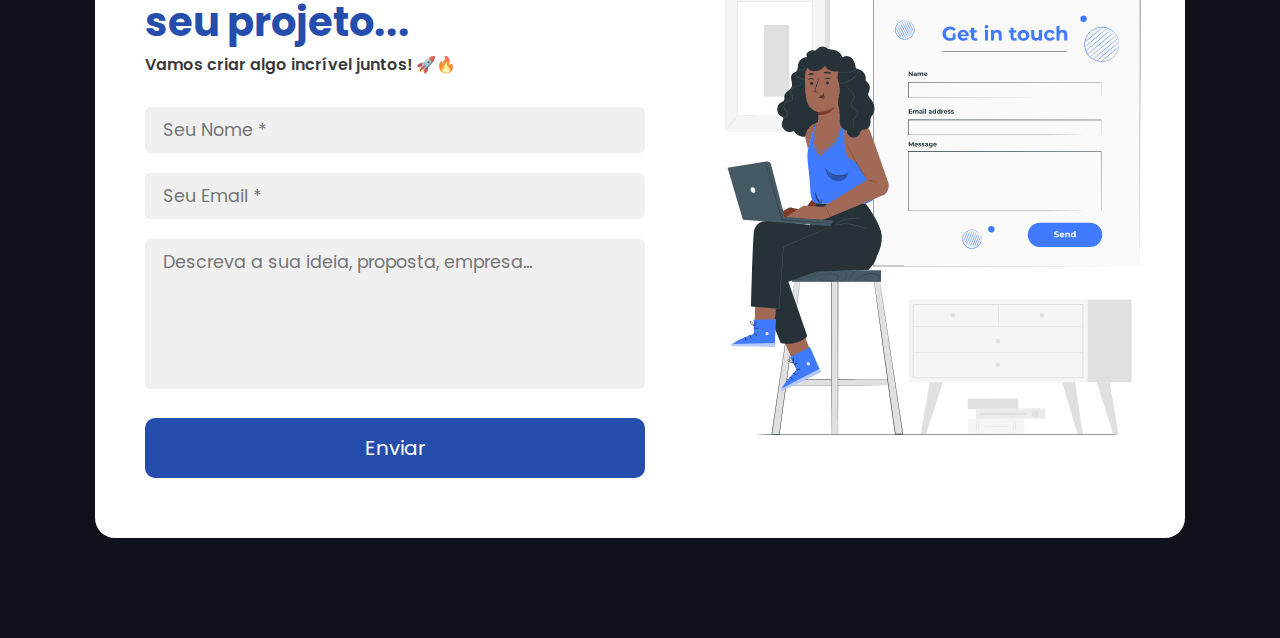
==== commit c632e0ff: "project-karmaloop-streetwear-add" ====
--- a/index.html
+++ b/index.html
@@ -148,18 +148,19 @@
             </div>
 
             <div class="portfolio-box">
-                <img src="oxente.png" alt="">
-                <div class="work-progress">
-                    <i class='bx bxs-circle'></i>
-                    <p>Completed</p>
-                </div>
-                <div class="portfolio-layer">
-                    <h4>Web Design</h4>
-                    <p>Lorem ipsum dolor sit, amet consectetur adipisicing elit. Aut itaque commodi numquam distinctio quidem impedit beatae mollitia earum.</p>
-                </div>
-                <div class="programming-language">
-                    <p>HTML</p>
-                    <p>CSS</p>
+                <img src="img/portfolio-projects/karmaloop-streetwear-website.png" alt="">
+                <div class="work-progress">
+                    <i class='bx bxs-circle'></i>
+                    <p>Completed</p>
+                </div>
+                <div class="portfolio-layer">
+                    <h4>Karmaloop Streetwear</h4>
+                    <p>Karmaloop é a maior loja de roupas urbanas com as últimas tendências de streetwear de marcas como Adidas, Kappa, Billionaire Boys Club, etc. Inclui Kazbah Marketplace e PLNDR para descontos em streetwear, incluindo sapatos, camisetas, jaquetas e muito mais..</p>
+                    <br>
+                </div>
+                <div class="programming-language">
+                    <p>React Js</p>
+                    <p>Styled Components</p>
                 </div>
                 <div class="view-code">
                     <a href="https://github.com/manosanti" target="_blank"><i class='bx bx-code-alt'></i></a>
--- a/style.css
+++ b/style.css
@@ -420,6 +420,10 @@
 
 /*  Section > Contact */
 
+textarea {
+	min-height: 150px;
+}
+
 .contact-me {
     background: #04050e96;
     padding: 100px 0;
@@ -427,85 +431,6 @@
 
 .contact-me h2 {
     margin-bottom: 50px;
-}
-
-.contact-container{
-	position: relative;
-	width: 100%;
-	height: 100%;
-	display: flex;
-	justify-content: center;
-	align-items: center;
-	padding: 20px 100px;
-}
-
-.contact-container:after{
-	content: '';
-	position: absolute;
-	width: 100%;
-	height: 100%;
-	left: 0;
-	top: 0;
-	background: url("img/bg.jpg") no-repeat center;
-	background-size: cover;
-	filter: blur(50px);
-	z-index: -1;
-}
-.contact-box {
-	max-width: 850px;
-	display: grid;
-	grid-template-columns: repeat(2, 1fr);
-	justify-content: center;
-	align-items: center;
-	text-align: center;
-	background-color: #bde0fe;
-	box-shadow: 0px 0px 19px 5px rgba(0,0,0,0.19);
-}
-
-.contact-left {
-    padding: 30px;
-	background-size: cover;
-	height: 100%;
-}
-
-.why-me p {
-    margin: 20px 0 0 0;
-    font-weight: 500;
-}
-
-.contact-right {
-	padding: 25px 40px;
-}
-
-.contact-left h2 {
-    font-size: 27px;
-    color: #182646;
-    text-align: start;
-    font-weight: bolder;
-}
-
-.contact-left p {
-    color: black;
-    text-align: start;
-}
-
-.contact-right h2 {
-    color: #182646;
-	position: relative;
-	padding: 0 0 10px;
-	margin-bottom: 10px;
-}
-
-.contact-right h2:after{
-	content: '';
-    position: absolute;
-    left: 50%;
-    bottom: 0;
-    transform: translateX(-50%);
-    height: 4px;
-    width: 50px;
-    border-radius: 2px;
-    background-color: #182646;
 }
 
 .contact-field {
@@ -523,62 +448,6 @@
 	background-color: rgba(0, 0, 0, 0.1);
 }
 
-textarea {
-	min-height: 150px;
-}
-
-.contact-btn {
-	width: 100%;
-	padding: 0.5rem 1rem;
-	background-color: #182646;
-	color: #fff;
-	font-size: 1.1rem;
-	border: none;
-	outline: none;
-	cursor: pointer;
-	transition: .3s;
-}
-
-.contact-btn:hover {
-    background-color: #182646;
-}
-
-.contact-field:focus {
-    border: 2px solid rgba(30,85,250,0.47);
-    background-color: #fff;
-}
-
-.box-icon {
-    margin: 15px 0;
-    padding: 6px 8px;
-    display: flex;
-    align-items: center;
-    -webkit-box-shadow: 0px 0px 0px 0px rgba(0,0,0,0.67); 
-    box-shadow: 0px 0px 3px 0px rgba(0, 0, 0, 0.267);
-}
-
-.box-icon a {
-    text-decoration: none;
-    font-weight: 600;
-}
-
-.box-icon i {
-    font-size: 30px;
-    background: #182646c2;
-    padding: 4px;
-    border-radius: 5px;
-    margin-right: 10px;
-}
-
-.hire-me {
-    font-size: 15.4px;
-    color: #182646e3;
-}
-
-.contact-box {
-    border-radius: 10px;
-}
-
 .language-icons {
     display: inline-block;
 }
@@ -610,11 +479,12 @@
 .left-field p {
     color: rgba(0, 0, 0, 0.788);
     font-weight: 600;
+    margin-bottom: 20px;
 }
 
 .left-field input, textarea {
     border-radius: 6px;
-    margin: 15px 0;
+    margin: 10px 0;
 }
 
 .left-field button {
